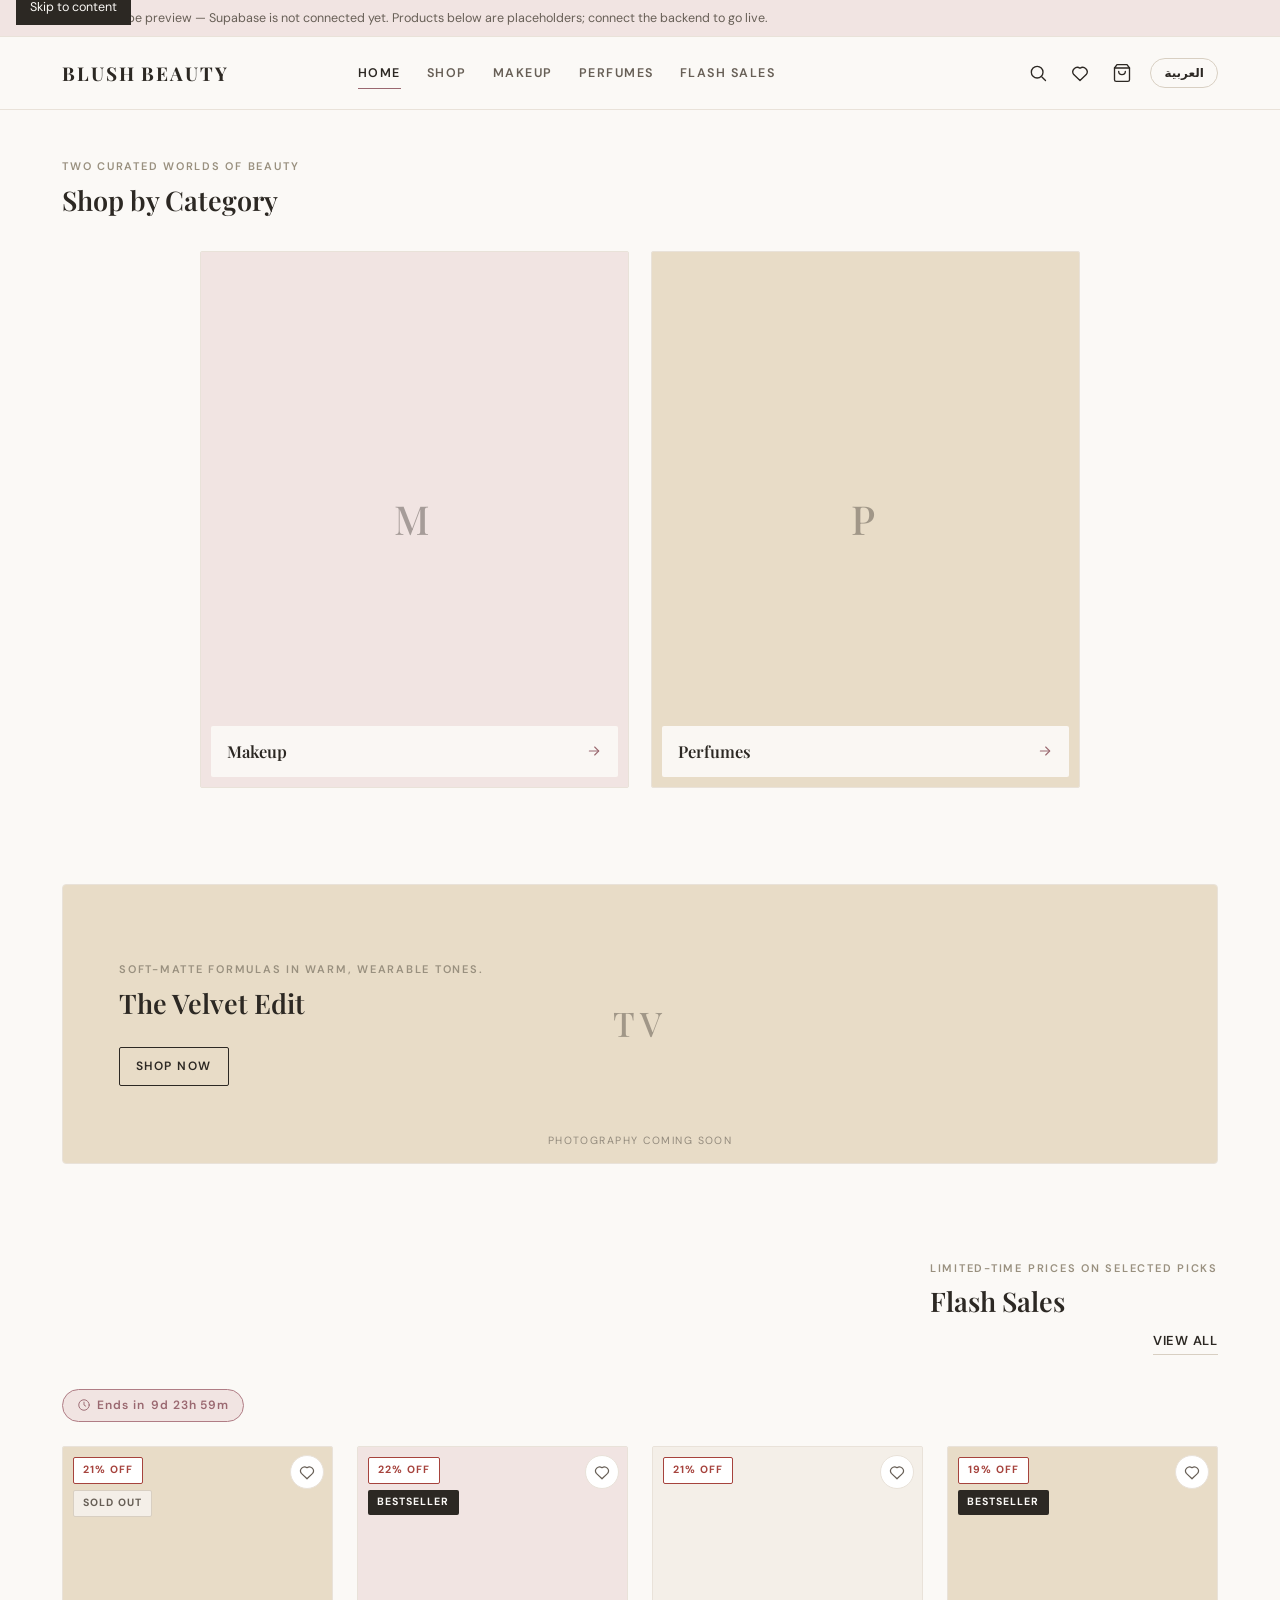
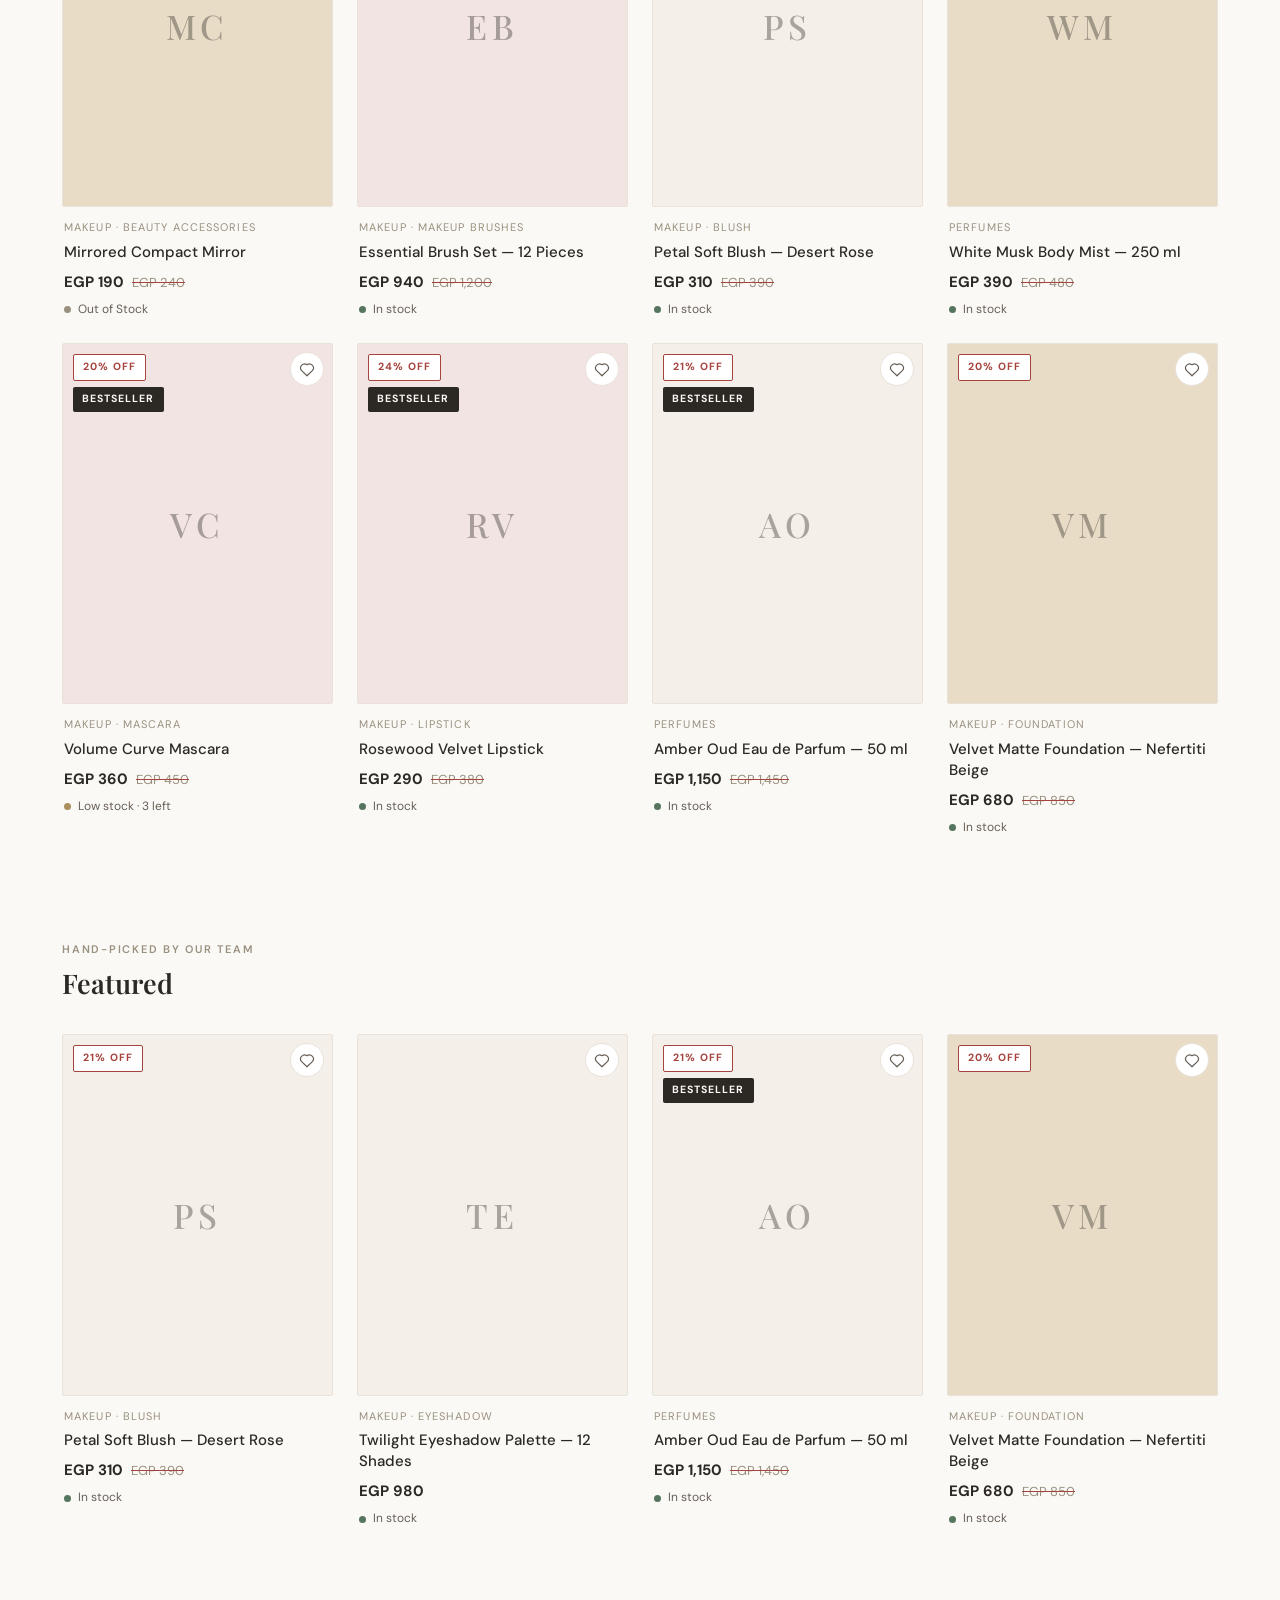
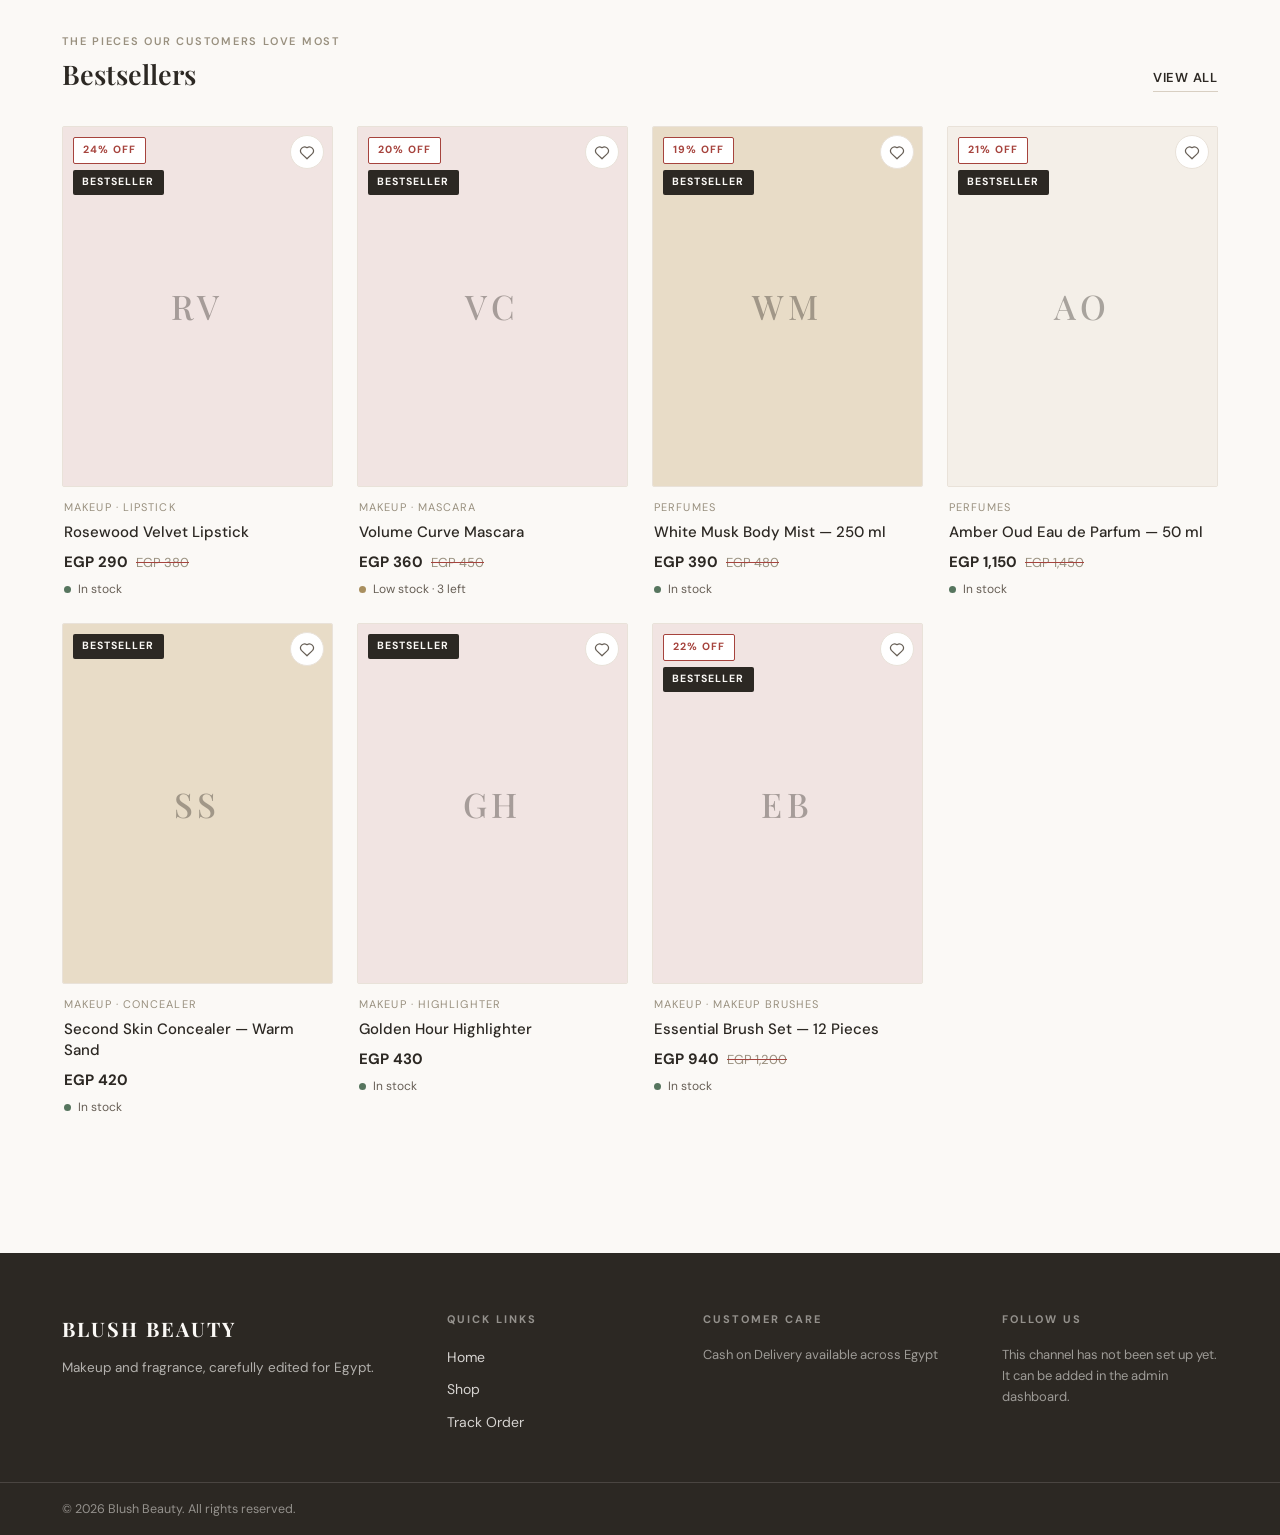
==== index.html @ 33a2c168 "Add files via upload" ====
<!doctype html>
<html lang="en" dir="ltr">
<head>
  <meta charset="utf-8">
  <meta name="viewport" content="width=device-width, initial-scale=1">
  <title>Blush Beauty &mdash; Makeup &amp; Perfumes, Delivered Across Egypt</title>
  <meta name="description" content="Blush Beauty is an Egyptian beauty destination for makeup and fragrance — carefully edited, honestly priced, delivered across Egypt.">
  <link rel="icon" href="data:image/svg+xml,%3Csvg xmlns='http://www.w3.org/2000/svg' viewBox='0 0 64 64'%3E%3Crect width='64' height='64' fill='%23F1E4E2'/%3E%3Ctext x='32' y='44' font-family='Georgia,serif' font-size='36' fill='%232C2823' text-anchor='middle'%3EB%3C/text%3E%3C/svg%3E">
  <link rel="preconnect" href="https://fonts.googleapis.com">
  <link rel="preconnect" href="https://fonts.gstatic.com" crossorigin>
  <link href="https://fonts.googleapis.com/css2?family=DM+Sans:opsz,wght@9..40,400;9..40,500;9..40,600;9..40,700&family=Playfair+Display:ital,wght@0,500;0,600;0,700;1,500&family=Alexandria:wght@300;400;500;600;700&display=swap" rel="stylesheet">
  <link rel="stylesheet" href="styles.css">
</head>
<body>
  <header id="site-header" class="site-header"></header>

  <main id="main">
    <!-- Category shortcuts -->
    <section class="section-tight" id="section-cats">
      <div class="container">
        <div class="section-head">
          <div>
            <p class="overline" data-i18n="home_categories_sub"></p>
            <h1 class="display-2" data-i18n="home_categories_title"></h1>
          </div>
        </div>
        <div class="cat-grid" id="cat-grid"></div>
      </div>
    </section>

    <!-- Promotional banners (managed in admin) -->
    <section class="section-tight" id="section-banner" hidden>
      <div class="container">
        <div class="banner-stack" id="banner-stack"></div>
      </div>
    </section>

    <!-- Flash sales -->
    <section class="section-tight" id="section-flash" hidden>
      <div class="container">
        <div class="section-head flash-head">
          <div>
            <p class="overline" data-i18n="home_flash_sub"></p>
            <h2 class="display-2" id="flash-title" data-i18n="home_flash_title"></h2>
          </div>
          <a class="text-link" href="shop.html?cat=flash" data-i18n="view_all"></a>
        </div>
        <div class="mt-1 mb-3" id="flash-countdown"></div>
        <div class="h-scroll" id="flash-row"></div>
      </div>
    </section>

    <!-- Featured -->
    <section class="section-tight" id="section-featured" hidden>
      <div class="container">
        <div class="section-head">
          <div>
            <p class="overline" data-i18n="home_featured_sub"></p>
            <h2 class="display-2" id="featured-title" data-i18n="home_featured_title"></h2>
          </div>
        </div>
        <div class="h-scroll" id="featured-row"></div>
      </div>
    </section>

    <!-- Bestsellers -->
    <section class="section-tight" id="section-best" hidden>
      <div class="container">
        <div class="section-head">
          <div>
            <p class="overline" data-i18n="home_best_sub"></p>
            <h2 class="display-2" id="best-title" data-i18n="home_best_title"></h2>
          </div>
          <a class="text-link" href="shop.html?sort=best" data-i18n="view_all"></a>
        </div>
        <div class="h-scroll" id="best-row"></div>
      </div>
    </section>
  </main>

  <footer id="site-footer" class="site-footer"></footer>
  <div id="toast-root"></div>

  <script src="supabase-js.min.js"></script>
  <script src="config.js"></script>
  <script src="translations.js"></script>
  <script src="demo-catalog.js"></script>
  <script src="supabase-client.js"></script>
  <script src="main.js"></script>
  <script src="home.js"></script>
</body>
</html>
---- styles.css ----
/* ============================================================
   Blush Beauty — styles.css
   Editorial beauty-brand design system.
   Ivory / blush / champagne palette, warm charcoal text.
   Fonts: DM Sans (UI + body), Playfair Display (EN display),
   Alexandria (all Arabic). Mobile-first. No emojis anywhere.
   ============================================================ */

/* ---------------- Tokens ---------------- */
:root {
  --bg: #FBF9F6;
  --surface: #FFFFFF;
  --surface-2: #F4EFE8;
  --blush-wash: #F1E4E2;
  --champagne: #E8DCC7;
  --line: #E9E2D9;
  --line-strong: #D8CFC2;
  --ink: #2C2823;
  --ink-2: #675F56;
  --ink-3: #99907F;
  --accent: #B07D85;
  --accent-strong: #9A6870;
  --gold: #A98F5F;
  --red: #A6433D;
  --green: #56755E;
  --danger: #A6433D;
  --radius: 2px;
  --radius-lg: 4px;
  --shadow-1: 0 1px 2px rgba(44, 40, 35, .05), 0 2px 8px rgba(44, 40, 35, .05);
  --shadow-2: 0 10px 34px rgba(44, 40, 35, .13);
  --header-h: 62px;
  --font-body: 'DM Sans', system-ui, -apple-system, 'Segoe UI', sans-serif;
  --font-display: 'Playfair Display', Georgia, serif;
}

html[dir="rtl"] {
  --font-body: 'Alexandria', system-ui, sans-serif;
  --font-display: 'Alexandria', system-ui, sans-serif;
}

/* ---------------- Base ---------------- */
*, *::before, *::after { box-sizing: border-box; }
html { -webkit-text-size-adjust: 100%; scroll-behavior: smooth; }
body {
  margin: 0;
  background: var(--bg);
  color: var(--ink);
  font-family: var(--font-body);
  font-size: 15px;
  line-height: 1.6;
  font-weight: 400;
  -webkit-font-smoothing: antialiased;
}
img { max-width: 100%; height: auto; display: block; }
[hidden] { display: none !important; }
a { color: inherit; text-decoration: none; }
button { font-family: inherit; cursor: pointer; }
input, select, textarea { font-family: inherit; font-size: inherit; color: inherit; }
h1, h2, h3, h4 { margin: 0; font-weight: 500; line-height: 1.25; }
p { margin: 0; }
ul, ol { margin: 0; padding: 0; list-style: none; }
svg.icon { display: inline-block; vertical-align: middle; flex-shrink: 0; }

:focus-visible { outline: 2px solid var(--accent); outline-offset: 2px; }
body.no-scroll { overflow: hidden; }

.container { width: 100%; max-width: 1220px; margin-inline: auto; padding-inline: 20px; }
@media (min-width: 768px) { .container { padding-inline: 32px; } }

/* ---------------- Typography ---------------- */
.display-1 {
  font-family: var(--font-display);
  font-weight: 600;
  font-size: clamp(26px, 5.4vw, 40px);
  line-height: 1.18;
  letter-spacing: .01em;
}
.display-2 {
  font-family: var(--font-display);
  font-weight: 600;
  font-size: clamp(21px, 3.4vw, 27px);
  line-height: 1.25;
}
.overline {
  font-size: 11px;
  font-weight: 600;
  letter-spacing: .16em;
  text-transform: uppercase;
  color: var(--ink-3);
}
.lead { color: var(--ink-2); font-size: 15px; }
.muted { color: var(--ink-2); }
.small { font-size: 13px; }
.tiny { font-size: 12px; }
[dir="rtl"] .display-1, [dir="rtl"] .display-2 { font-weight: 600; letter-spacing: 0; }

/* ---------------- Buttons ---------------- */
.btn {
  display: inline-flex;
  align-items: center;
  justify-content: center;
  gap: 8px;
  border: 1px solid transparent;
  border-radius: var(--radius);
  padding: 13px 24px;
  font-size: 13px;
  font-weight: 600;
  letter-spacing: .12em;
  text-transform: uppercase;
  transition: background .18s ease, color .18s ease, border-color .18s ease, transform .12s ease;
  user-select: none;
  white-space: nowrap;
}
.btn:active { transform: translateY(1px); }
.btn-primary { background: var(--ink); color: var(--bg); }
.btn-primary:hover { background: #463F37; }
.btn-outline { background: transparent; color: var(--ink); border-color: var(--ink); }
.btn-outline:hover { background: var(--ink); color: var(--bg); }
.btn-ghost { background: transparent; color: var(--ink-2); border-color: var(--line-strong); }
.btn-ghost:hover { border-color: var(--ink); color: var(--ink); }
.btn-danger { background: transparent; color: var(--danger); border-color: var(--danger); }
.btn-danger:hover { background: var(--danger); color: #fff; }
.btn-danger-solid { background: var(--danger); color: #fff; }
.btn-danger-solid:hover { background: #8F3934; }
.btn-block { width: 100%; }
.btn[disabled], .btn.is-disabled { opacity: .55; pointer-events: none; }
.btn-sm { padding: 9px 16px; font-size: 12px; }

.text-link {
  display: inline-flex;
  align-items: center;
  gap: 6px;
  font-size: 13px;
  font-weight: 600;
  letter-spacing: .06em;
  text-transform: uppercase;
  color: var(--ink);
  border-bottom: 1px solid var(--line-strong);
  padding-bottom: 2px;
  transition: border-color .15s ease, color .15s ease;
}
.text-link:hover { color: var(--accent-strong); border-color: var(--accent-strong); }

/* ---------------- Badges & chips ---------------- */
.badge {
  display: inline-flex;
  align-items: center;
  gap: 4px;
  padding: 4px 9px;
  border-radius: var(--radius);
  font-size: 10.5px;
  font-weight: 700;
  letter-spacing: .1em;
  text-transform: uppercase;
}
.badge-off { background: var(--surface); color: var(--red); border: 1px solid currentColor; }
.badge-best { background: var(--ink); color: var(--bg); }
.badge-out { background: var(--surface-2); color: var(--ink-2); border: 1px solid var(--line-strong); }
.badge-live { background: var(--blush-wash); color: var(--accent-strong); border: 1px solid var(--accent); }

.chip {
  display: inline-flex;
  align-items: center;
  padding: 8px 14px;
  border: 1px solid var(--line-strong);
  border-radius: 999px;
  background: var(--surface);
  font-size: 13px;
  color: var(--ink-2);
  transition: all .15s ease;
  white-space: nowrap;
}
.chip:hover { border-color: var(--ink); color: var(--ink); }
.chip.active { background: var(--ink); border-color: var(--ink); color: var(--bg); }

.count-pill {
  position: absolute;
  top: -4px;
  inset-inline-end: -6px;
  min-width: 17px;
  height: 17px;
  padding: 0 4px;
  border-radius: 999px;
  background: var(--accent-strong);
  color: #fff;
  font-size: 10px;
  font-weight: 700;
  display: inline-flex;
  align-items: center;
  justify-content: center;
  line-height: 1;
}

/* ---------------- Forms ---------------- */
.field { margin-bottom: 18px; }
.field label {
  display: block;
  font-size: 12.5px;
  font-weight: 600;
  letter-spacing: .04em;
  margin-bottom: 7px;
  color: var(--ink);
}
.field .hint { font-size: 12px; color: var(--ink-3); margin-top: 5px; }
.field .opt { color: var(--ink-3); font-weight: 400; }
.input, select.input, textarea.input {
  width: 100%;
  height: 46px;
  padding: 0 14px;
  background: var(--surface);
  border: 1px solid var(--line-strong);
  border-radius: var(--radius);
  transition: border-color .15s ease;
  appearance: none;
  -webkit-appearance: none;
}
textarea.input { height: auto; min-height: 96px; padding: 12px 14px; resize: vertical; line-height: 1.5; }
.input:focus { outline: none; border-color: var(--ink); }
.input.invalid { border-color: var(--danger); }
.input.is-ltr { direction: ltr; }
select.input {
  background-image: url("data:image/svg+xml,%3Csvg xmlns='http://www.w3.org/2000/svg' width='12' height='12' viewBox='0 0 24 24' fill='none' stroke='%23675F56' stroke-width='2' stroke-linecap='round'%3E%3Cpath d='m6 9 6 6 6-6'/%3E%3C/svg%3E");
  background-repeat: no-repeat;
  background-position: right 12px center;
  padding-inline-end: 34px;
}
[dir="rtl"] select.input { background-position: left 12px center; padding-inline-end: 14px; padding-inline-start: 34px; }
.field-error { color: var(--danger); font-size: 12px; margin-top: 6px; display: none; }
.field-error.show { display: block; }

.checkbox-row {
  display: flex;
  align-items: center;
  gap: 10px;
  font-size: 14px;
  color: var(--ink);
  cursor: pointer;
  padding: 7px 0;
}
.checkbox-row input[type="checkbox"] {
  width: 17px; height: 17px;
  accent-color: var(--ink);
  flex-shrink: 0;
}

/* ---------------- Qty stepper ---------------- */
.qty-stepper {
  display: inline-flex;
  align-items: center;
  border: 1px solid var(--line-strong);
  border-radius: var(--radius);
  background: var(--surface);
  overflow: hidden;
}
.qty-btn {
  width: 38px; height: 40px;
  display: inline-flex; align-items: center; justify-content: center;
  background: transparent; border: none; color: var(--ink-2);
}
.qty-btn:hover:not([disabled]) { color: var(--ink); }
.qty-btn[disabled] { opacity: .35; cursor: default; }
.qty-input {
  width: 44px; height: 40px;
  border: none; text-align: center;
  font-weight: 600;
  font-size: 14px;
  -moz-appearance: textfield;
}
.qty-input::-webkit-outer-spin-button, .qty-input::-webkit-inner-spin-button { -webkit-appearance: none; }

/* ---------------- Price styles ---------------- */
.price-now { font-weight: 700; font-size: 15px; }
.price-old {
  color: var(--ink-3);
  font-size: 13px;
  text-decoration: line-through;
  text-decoration-color: var(--red);
  text-decoration-thickness: 1px;
}
.price-row { display: flex; align-items: baseline; gap: 9px; flex-wrap: wrap; }

.stock-dot {
  display: inline-block;
  width: 7px; height: 7px;
  border-radius: 50%;
  margin-inline-end: 7px;
  vertical-align: middle;
}
.dot-ok { background: var(--green); }
.dot-low { background: var(--gold); }
.dot-out { background: var(--ink-3); }

/* ---------------- Header ---------------- */
.demo-bar { background: var(--blush-wash); border-bottom: 1px solid var(--line); }
.demo-bar p {
  display: flex; align-items: center; gap: 8px;
  font-size: 12.5px; color: var(--ink-2); padding: 8px 0;
}
.site-header {
  position: sticky;
  top: 0;
  z-index: 60;
  background: rgba(251, 249, 246, .96);
  backdrop-filter: blur(8px);
  -webkit-backdrop-filter: blur(8px);
  border-bottom: 1px solid var(--line);
}
.header-grid {
  display: flex;
  align-items: center;
  gap: 14px;
  height: var(--header-h);
}
.icon-btn {
  position: relative;
  display: inline-flex;
  align-items: center;
  justify-content: center;
  width: 40px; height: 40px;
  border: none;
  background: transparent;
  color: var(--ink);
  border-radius: var(--radius);
  transition: color .15s ease;
}
.icon-btn:hover { color: var(--accent-strong); }
.nav-open { margin-inline-start: -8px; }

.brand { display: inline-flex; align-items: baseline; gap: 8px; line-height: 1; }
.brand-main {
  font-family: var(--font-display);
  font-weight: 700;
  font-size: 19px;
  letter-spacing: .1em;
  text-transform: uppercase;
}
.brand-sub {
  font-size: 9.5px;
  font-weight: 600;
  letter-spacing: .34em;
  text-transform: uppercase;
  color: var(--ink-3);
}
.brand-logo { height: 30px; width: auto; }

.main-nav { display: none; gap: 26px; margin-inline: auto; }
.main-nav a {
  position: relative;
  font-size: 12.5px;
  font-weight: 600;
  letter-spacing: .12em;
  text-transform: uppercase;
  color: var(--ink-2);
  padding: 6px 0;
  transition: color .15s ease;
}
.main-nav a:hover { color: var(--ink); }
.main-nav a.active { color: var(--ink); }
.main-nav a.active::after {
  content: '';
  position: absolute;
  inset-inline: 0;
  bottom: 0;
  height: 1.5px;
  background: var(--accent-strong);
}
.header-actions { display: flex; align-items: center; gap: 2px; margin-inline-start: auto; }
.lang-btn {
  background: transparent;
  border: 1px solid var(--line-strong);
  border-radius: 999px;
  padding: 6px 13px;
  font-size: 12px;
  font-weight: 600;
  color: var(--ink);
  margin-inline-start: 6px;
  transition: border-color .15s ease;
}
.lang-btn:hover { border-color: var(--ink); }

@media (min-width: 960px) {
  :root { --header-h: 72px; }
  .main-nav { display: flex; }
  .nav-open { display: none; }
}

/* Search panel */
.search-panel {
  border-top: 1px solid var(--line);
  background: var(--surface);
  box-shadow: var(--shadow-1);
}
.search-panel-inner { padding-block: 16px 18px; }
.search-form {
  display: flex;
  align-items: center;
  gap: 10px;
  border: 1px solid var(--line-strong);
  border-radius: var(--radius);
  background: var(--bg);
  padding: 0 8px 0 14px;
  height: 48px;
}
[dir="rtl"] .search-form { padding: 0 14px 0 8px; }
.search-glyph { color: var(--ink-3); }
.search-form input {
  flex: 1;
  border: none;
  background: transparent;
  height: 100%;
  font-size: 15px;
}
.search-form input:focus { outline: none; }
.search-results { margin-top: 14px; }
.search-cap { font-size: 11px; letter-spacing: .14em; text-transform: uppercase; color: var(--ink-3); margin-bottom: 8px; }
.search-row {
  display: flex;
  align-items: center;
  gap: 12px;
  padding: 9px 6px;
  border-radius: var(--radius);
}
.search-row:hover { background: var(--surface-2); }
.search-thumb { width: 42px; height: 52px; overflow: hidden; border-radius: var(--radius); flex-shrink: 0; }
.search-thumb img, .search-thumb .ph { width: 100%; height: 100%; object-fit: cover; }
.search-name { flex: 1; font-size: 14px; min-width: 0; overflow: hidden; text-overflow: ellipsis; white-space: nowrap; }
.search-price { font-size: 13.5px; font-weight: 700; }
.search-all {
  display: inline-flex; align-items: center; gap: 6px;
  margin-top: 10px; font-size: 12.5px; font-weight: 600;
  letter-spacing: .1em; text-transform: uppercase;
  color: var(--accent-strong);
}
.search-empty { color: var(--ink-2); font-size: 14px; padding-block: 6px; }

/* Mobile drawer */
.drawer-backdrop {
  position: fixed; inset: 0;
  background: rgba(44, 40, 35, .45);
  z-index: 70;
}
.mobile-drawer {
  position: fixed;
  inset-block: 0;
  inset-inline-start: 0;
  width: min(85vw, 360px);
  background: var(--bg);
  z-index: 71;
  display: flex;
  flex-direction: column;
  box-shadow: var(--shadow-2);
  animation: drawer-in .22s ease;
}
@keyframes drawer-in { from { transform: translateX(-14px); opacity: 0; } to { transform: none; opacity: 1; } }
[dir="rtl"] .mobile-drawer { animation-name: drawer-in-rtl; }
@keyframes drawer-in-rtl { from { transform: translateX(14px); opacity: 0; } to { transform: none; opacity: 1; } }
.drawer-head {
  display: flex;
  align-items: center;
  gap: 8px;
  padding: 18px 20px;
  border-bottom: 1px solid var(--line);
}
.drawer-head .icon-btn { margin-inline-start: auto; }
.drawer-links { padding: 10px 8px; display: flex; flex-direction: column; }
.drawer-links a {
  padding: 14px 16px;
  font-size: 14px;
  font-weight: 600;
  letter-spacing: .08em;
  text-transform: uppercase;
  color: var(--ink);
  border-bottom: 1px solid var(--line);
}
.drawer-foot { margin-top: auto; padding: 18px 20px; border-top: 1px solid var(--line); }

.skip-link {
  position: absolute;
  inset-inline-start: 16px;
  top: -48px;
  background: var(--ink); color: var(--bg);
  padding: 8px 14px;
  font-size: 12.5px;
  z-index: 100;
  transition: top .15s ease;
}
.skip-link:focus { top: 8px; }

/* ---------------- Product card ---------------- */
.products-grid {
  display: grid;
  grid-template-columns: repeat(2, 1fr);
  gap: 14px;
}
@media (min-width: 720px) { .products-grid { grid-template-columns: repeat(3, 1fr); gap: 20px; } }
@media (min-width: 1100px) { .products-grid { grid-template-columns: repeat(4, 1fr); gap: 24px; } }

.product-card { position: relative; display: flex; flex-direction: column; }
.card-media {
  position: relative;
  aspect-ratio: 3 / 4;
  border: 1px solid var(--line);
  border-radius: var(--radius);
  overflow: hidden;
  background: var(--surface-2);
  transition: border-color .18s ease, box-shadow .18s ease;
}
.product-card:hover .card-media { border-color: var(--line-strong); box-shadow: var(--shadow-1); }
.card-link { display: block; width: 100%; height: 100%; }
.card-media img { width: 100%; height: 100%; object-fit: cover; transition: transform .4s ease; }
.product-card:hover .card-media img { transform: scale(1.04); }
.card-badges {
  position: absolute;
  top: 10px;
  inset-inline-start: 10px;
  display: flex;
  flex-direction: column;
  align-items: flex-start;
  gap: 6px;
  pointer-events: none;
}
.wish-btn {
  position: absolute;
  top: 8px;
  inset-inline-end: 8px;
  width: 34px; height: 34px;
  display: inline-flex; align-items: center; justify-content: center;
  background: var(--surface);
  border: 1px solid var(--line);
  border-radius: 999px;
  color: var(--ink-2);
  transition: all .15s ease;
}
.wish-btn:hover { color: var(--accent-strong); border-color: var(--accent-strong); }
.wish-btn.active { color: var(--accent-strong); border-color: var(--accent-strong); background: var(--blush-wash); }
.card-info { padding: 12px 2px 0; }
.card-cat { font-size: 11px; letter-spacing: .1em; text-transform: uppercase; color: var(--ink-3); margin-bottom: 5px; }
.card-name { font-size: 15px; font-weight: 500; line-height: 1.4; margin-bottom: 7px; }
.card-name a { display: -webkit-box; -webkit-line-clamp: 2; -webkit-box-orient: vertical; overflow: hidden; }
.card-name a:hover { color: var(--accent-strong); }
.card-prices { display: flex; align-items: baseline; gap: 8px; flex-wrap: wrap; }
.card-stock { font-size: 12px; color: var(--ink-2); margin-top: 6px; }

/* Placeholder imagery */
.ph {
  position: relative;
  width: 100%; height: 100%;
  display: flex; align-items: center; justify-content: center;
}
.ph-tone-0 { background: var(--blush-wash); }
.ph-tone-1 { background: var(--champagne); }
.ph-tone-2 { background: var(--surface-2); }
.ph > span:first-child {
  font-family: var(--font-display);
  font-size: clamp(22px, 6vw, 34px);
  font-weight: 500;
  letter-spacing: .14em;
  color: rgba(44, 40, 35, .38);
}
[dir="rtl"] .ph > span:first-child { letter-spacing: .02em; }
.ph-note {
  position: absolute;
  bottom: 14px;
  inset-inline: 12px;
  font-size: 10.5px;
  letter-spacing: .14em;
  text-transform: uppercase;
  color: rgba(44, 40, 35, .45);
  text-align: center;
  font-family: var(--font-body);
  line-height: 1.5;
}

.count-inline { font-weight: 600; color: var(--accent-strong); }

/* ---------------- Sections ---------------- */
.section { padding-block: clamp(40px, 7vw, 72px); }
.section-tight { padding-block: clamp(28px, 5vw, 48px); }
.section-head {
  display: flex;
  align-items: flex-end;
  justify-content: space-between;
  gap: 16px;
  margin-bottom: clamp(20px, 3.4vw, 34px);
}
.section-head .overline { margin-bottom: 8px; }
.section-head p.sub { color: var(--ink-2); font-size: 14px; margin-top: 6px; }

/* Horizontal scroll rows (mobile) that become grids on desktop */
.h-scroll {
  display: grid;
  grid-auto-flow: column;
  grid-auto-columns: minmax(160px, 46vw);
  gap: 14px;
  overflow-x: auto;
  scroll-snap-type: x mandatory;
  padding-bottom: 8px;
  margin-inline: -20px;
  padding-inline: 20px;
  scrollbar-width: none;
}
.h-scroll::-webkit-scrollbar { display: none; }
.h-scroll > * { scroll-snap-align: start; }
@media (min-width: 720px) {
  .h-scroll {
    grid-auto-flow: row;
    grid-auto-columns: unset;
    grid-template-columns: repeat(4, 1fr);
    gap: 20px;
    overflow: visible;
    margin-inline: 0;
    padding-inline: 0;
  }
}
@media (min-width: 1100px) { .h-scroll { grid-template-columns: repeat(4, 1fr); gap: 24px; } }

/* ---------------- Category shortcuts (homepage) ---------------- */
.cat-grid {
  display: grid;
  grid-template-columns: repeat(2, 1fr);
  gap: 14px;
}
@media (min-width: 720px) { .cat-grid { gap: 22px; } }
@media (min-width: 900px) {
  .cat-grid { max-width: 880px; margin-inline: auto; }
}
.cat-card {
  position: relative;
  display: block;
  aspect-ratio: 4 / 5;
  overflow: hidden;
  border: 1px solid var(--line);
  border-radius: var(--radius);
  background: var(--surface-2);
}
.cat-card img { width: 100%; height: 100%; object-fit: cover; transition: transform .5s ease; }
.cat-card:hover img { transform: scale(1.045); }
.cat-card .ph > span:first-child { font-size: clamp(24px, 5vw, 40px); }
.cat-card .ph-note { display: none; }
.cat-caption {
  position: absolute;
  inset-inline: 10px;
  bottom: 10px;
  display: flex;
  align-items: center;
  justify-content: space-between;
  gap: 10px;
  background: rgba(251, 249, 246, .94);
  padding: 12px 16px;
  border-radius: var(--radius);
}
.cat-caption .cat-name { font-family: var(--font-display); font-weight: 600; font-size: 16.5px; }
.cat-caption .icon { color: var(--accent-strong); transition: transform .2s ease; }
.cat-card:hover .cat-caption .icon { transform: translateX(3px); }
[dir="rtl"] .cat-card:hover .cat-caption .icon { transform: translateX(-3px) scaleX(-1); }
[dir="rtl"] .cat-caption .icon { transform: scaleX(-1); }
.cat-note {
  margin-top: 10px;
  font-size: 12px;
  color: var(--ink-3);
  text-align: center;
}

/* ---------------- Flash sale countdown ---------------- */
.flash-head { display: flex; flex-direction: column; gap: 12px; }
.countdown {
  display: inline-flex;
  align-items: center;
  gap: 6px;
  font-size: 12px;
  font-weight: 600;
  letter-spacing: .08em;
  color: var(--accent-strong);
  background: var(--blush-wash);
  border: 1px solid var(--accent);
  border-radius: 999px;
  padding: 6px 14px;
  width: fit-content;
}
.countdown .cd-num { font-variant-numeric: tabular-nums; }

/* ---------------- Banners ---------------- */
.banner-card {
  position: relative;
  display: flex;
  overflow: hidden;
  min-height: 220px;
  border: 1px solid var(--line);
  border-radius: var(--radius-lg);
  background: var(--surface-2);
}
.banner-card img { position: absolute; inset: 0; width: 100%; height: 100%; object-fit: cover; }
.banner-content {
  position: relative;
  z-index: 1;
  align-self: center;
  padding: clamp(24px, 5vw, 56px);
  max-width: 560px;
}
.banner-content .display-2 { margin-block: 8px 10px; }
.banner-card .ph { position: absolute; inset: 0; }
.banner-stack { display: grid; gap: 18px; }
@media (min-width: 900px) {
  .banner-card { min-height: 280px; }
}

/* ---------------- Page header (interior pages) ---------------- */
.page-head { padding: clamp(28px, 5vw, 52px) 0 clamp(20px, 3vw, 32px); }
.page-head .display-1 { margin-top: 8px; }
.page-head .lead { margin-top: 10px; max-width: 560px; }
.breadcrumb {
  display: flex;
  flex-wrap: wrap;
  align-items: center;
  gap: 8px;
  font-size: 12.5px;
  color: var(--ink-3);
}
.breadcrumb a:hover { color: var(--ink); }
.breadcrumb .sep { color: var(--line-strong); }

/* ---------------- Shop layout & filters ---------------- */
.shop-layout { display: grid; gap: 28px; }
.filters-desktop { display: none; }
@media (min-width: 900px) {
  .shop-layout { grid-template-columns: 248px 1fr; align-items: start; gap: 36px; }
  .shop-side { position: sticky; top: calc(var(--header-h) + 20px); }
  .filters-desktop { display: block; }
}
.filters-toggle2 { display: none; }
.filters-toggle { display: flex; width: 100%; }
@media (min-width: 900px) { .filters-toggle { display: none; } }

.filter-group { border-bottom: 1px solid var(--line); padding-block: 18px; }
.filter-group:first-child { border-top: 1px solid var(--line); }
.filter-group h3 { font-size: 12px; font-weight: 700; letter-spacing: .12em; text-transform: uppercase; color: var(--ink-2); margin-bottom: 12px; }
.filter-list { display: flex; flex-direction: column; gap: 2px; }
.filter-list a, .filter-list button.linklike {
  display: flex; align-items: center; justify-content: space-between;
  padding: 7px 4px;
  font-size: 14px;
  color: var(--ink-2);
  background: none; border: none; text-align: start;
  width: 100%;
}
.filter-list a:hover, .filter-list button.linklike:hover { color: var(--ink); }
.filter-list .active { color: var(--ink); font-weight: 600; }
.filter-list .count { font-size: 12px; color: var(--ink-3); }
.price-inputs { display: flex; align-items: center; gap: 8px; }
.price-inputs .input { height: 42px; }
.price-inputs .dash { color: var(--ink-3); }

.chips-row { display: flex; flex-wrap: wrap; gap: 8px; }

.shop-toolbar {
  display: flex;
  flex-wrap: wrap;
  align-items: center;
  gap: 12px;
  margin-bottom: 18px;
}
.shop-toolbar .result-count { font-size: 13.5px; color: var(--ink-2); }
.shop-toolbar .sort-wrap { margin-inline-start: auto; display: flex; align-items: center; gap: 8px; }
.shop-toolbar .sort-wrap label { font-size: 12px; letter-spacing: .08em; text-transform: uppercase; color: var(--ink-3); }
.shop-toolbar .sort-wrap select.input { height: 42px; width: auto; min-width: 190px; }

.filter-sheet-wrap {
  position: fixed; inset: 0; z-index: 72;
  display: flex; align-items: flex-end;
  background: rgba(44, 40, 35, .45);
}
.filter-sheet {
  background: var(--bg);
  width: 100%;
  max-height: 82vh;
  overflow-y: auto;
  border-radius: var(--radius-lg) var(--radius-lg) 0 0;
  padding: 20px 20px 26px;
  animation: sheet-up .22s ease;
}
@keyframes sheet-up { from { transform: translateY(24px); opacity: .4; } to { transform: none; opacity: 1; } }
.filter-sheet-head { display: flex; align-items: center; justify-content: space-between; margin-bottom: 6px; }
.filter-sheet-foot { position: sticky; bottom: -26px; margin: 18px -20px -26px; padding: 14px 20px; background: var(--bg); border-top: 1px solid var(--line); }

.load-more-wrap { display: flex; justify-content: center; margin-top: 34px; }

/* ---------------- Product details ---------------- */
.pdp-layout { display: grid; gap: 26px; }
@media (min-width: 900px) {
  .pdp-layout { grid-template-columns: 1.05fr 1fr; gap: 48px; align-items: start; }
}
.pdp-gallery { display: grid; gap: 12px; }
.pdp-main-img {
  aspect-ratio: 4 / 5;
  border: 1px solid var(--line);
  border-radius: var(--radius);
  overflow: hidden;
  background: var(--surface-2);
}
.pdp-main-img img, .pdp-main-img .ph { width: 100%; height: 100%; object-fit: cover; }
.pdp-thumbs { display: flex; gap: 10px; overflow-x: auto; scrollbar-width: none; }
.pdp-thumbs::-webkit-scrollbar { display: none; }
.pdp-thumb {
  width: 64px; height: 80px;
  border: 1px solid var(--line);
  border-radius: var(--radius);
  overflow: hidden;
  padding: 0;
  background: var(--surface-2);
  flex-shrink: 0;
  opacity: .75;
}
.pdp-thumb.active { border-color: var(--ink); opacity: 1; }
.pdp-thumb img, .pdp-thumb .ph { width: 100%; height: 100%; object-fit: cover; }

.pdp-info { display: flex; flex-direction: column; gap: 16px; }
.pdp-cat { font-size: 11.5px; letter-spacing: .12em; text-transform: uppercase; color: var(--ink-3); }
.pdp-name { font-family: var(--font-display); font-weight: 600; font-size: clamp(24px, 4vw, 32px); line-height: 1.22; }
[dir="rtl"] .pdp-name { letter-spacing: 0; }
.pdp-sku { font-size: 12.5px; color: var(--ink-3); }
.pdp-sku span { font-weight: 600; color: var(--ink-2); }
.pdp-prices { display: flex; align-items: center; gap: 12px; flex-wrap: wrap; }
.pdp-prices .price-now { font-size: 21px; }
.pdp-prices .price-old { font-size: 15px; }
.pdp-prices .badge-off { font-size: 12px; }
.pdp-save { font-size: 13px; color: var(--accent-strong); font-weight: 600; }
.pdp-stock { font-size: 13.5px; }
.pdp-stock.is-out { color: var(--ink-2); }
.pdp-desc { color: var(--ink-2); font-size: 15px; line-height: 1.75; white-space: pre-line; }
.pdp-actions { display: flex; flex-wrap: wrap; gap: 12px; align-items: center; margin-top: 4px; }
.pdp-actions .btn-primary { flex: 1 1 200px; }
.pdp-attrs { border-top: 1px solid var(--line); padding-top: 14px; display: grid; gap: 8px; font-size: 13px; color: var(--ink-2); }
.pdp-attrs .row { display: flex; gap: 10px; }
.pdp-attrs .row b { font-weight: 600; color: var(--ink); min-width: 92px; }

.pdp-sticky-cta {
  position: fixed;
  inset-inline: 0;
  bottom: 0;
  z-index: 55;
  display: flex;
  align-items: center;
  gap: 12px;
  padding: 12px 20px calc(12px + env(safe-area-inset-bottom, 0px));
  background: rgba(251, 249, 246, .97);
  backdrop-filter: blur(8px);
  border-top: 1px solid var(--line);
}
@media (min-width: 900px) { .pdp-sticky-cta { display: none; } }
.pdp-sticky-cta .sticky-price { font-weight: 700; font-size: 16px; }
.pdp-sticky-cta .btn { flex: 1; }

/* ---------------- Cart ---------------- */
.cart-layout { display: grid; gap: 28px; align-items: start; }
@media (min-width: 900px) { .cart-layout { grid-template-columns: 1fr 360px; gap: 40px; } }
.cart-list { display: flex; flex-direction: column; }
.cart-row {
  display: grid;
  grid-template-columns: 88px 1fr auto;
  gap: 16px;
  padding-block: 18px;
  border-bottom: 1px solid var(--line);
}
.cart-row-media { width: 88px; height: 112px; overflow: hidden; border: 1px solid var(--line); border-radius: var(--radius); background: var(--surface-2); }
.cart-row-media img, .cart-row-media .ph { width: 100%; height: 100%; object-fit: cover; }
.cart-row-info { display: flex; flex-direction: column; gap: 6px; min-width: 0; }
.cart-row-name { font-size: 15px; font-weight: 600; line-height: 1.35; }
.cart-row-name a:hover { color: var(--accent-strong); }
.cart-row-sku { font-size: 12px; color: var(--ink-3); }
.cart-row-price { font-size: 13.5px; color: var(--ink-2); }
.cart-row-price .price-old { margin-inline-start: 6px; }
.cart-row-side { display: flex; flex-direction: column; align-items: flex-end; justify-content: space-between; gap: 12px; }
.cart-row-total { font-weight: 700; font-size: 15px; white-space: nowrap; }
.cart-remove {
  background: none; border: none;
  color: var(--ink-3);
  display: inline-flex; align-items: center; gap: 6px;
  font-size: 12.5px;
  padding: 4px 0;
}
.cart-remove:hover { color: var(--danger); }
.cart-stock-warn { font-size: 12px; color: var(--gold); }

.summary-card {
  border: 1px solid var(--line);
  border-radius: var(--radius-lg);
  background: var(--surface);
  padding: 22px;
  position: sticky;
  top: calc(var(--header-h) + 20px);
}
.summary-card h2 { font-family: var(--font-display); font-weight: 600; font-size: 20px; margin-bottom: 16px; }
.summary-rows { display: grid; gap: 10px; font-size: 14px; margin-bottom: 16px; }
.summary-rows .row { display: flex; justify-content: space-between; gap: 12px; color: var(--ink-2); }
.summary-rows .row.total {
  border-top: 1px solid var(--line);
  padding-top: 12px;
  margin-top: 4px;
  color: var(--ink);
  font-weight: 700;
  font-size: 16px;
}
.summary-rows .row .savings { color: var(--accent-strong); font-weight: 600; }
.summary-note { font-size: 12px; color: var(--ink-3); margin-top: 12px; }

.empty-state {
  text-align: center;
  padding: clamp(40px, 8vw, 72px) 20px;
  border: 1px dashed var(--line-strong);
  border-radius: var(--radius-lg);
}
.empty-state .glyph {
  width: 52px; height: 52px;
  margin: 0 auto 16px;
  display: flex; align-items: center; justify-content: center;
  border-radius: 999px;
  background: var(--surface-2);
  color: var(--ink-3);
}
.empty-state h2 { font-family: var(--font-display); font-weight: 600; font-size: 22px; margin-bottom: 8px; }
.empty-state p { color: var(--ink-2); font-size: 14.5px; max-width: 420px; margin: 0 auto 20px; }

/* ---------------- Checkout ---------------- */
.checkout-layout { display: grid; gap: 28px; }
@media (min-width: 900px) { .checkout-layout { grid-template-columns: 1fr 380px; gap: 44px; } }
.co-block { margin-bottom: 30px; }
.co-block h2 {
  font-size: 13px; font-weight: 700; letter-spacing: .14em; text-transform: uppercase;
  color: var(--ink-2);
  padding-bottom: 10px;
  border-bottom: 1px solid var(--line);
  margin-bottom: 18px;
}
.form-grid { display: grid; gap: 0 16px; }
@media (min-width: 640px) { .form-grid.cols-2 { grid-template-columns: 1fr 1fr; } }

.pay-options { display: grid; gap: 10px; }
.pay-option { position: relative; display: block; }
.pay-option input { position: absolute; opacity: 0; pointer-events: none; }
.pay-option label {
  display: flex;
  align-items: flex-start;
  gap: 12px;
  border: 1px solid var(--line-strong);
  border-radius: var(--radius);
  background: var(--surface);
  padding: 14px 16px;
  cursor: pointer;
  transition: border-color .15s ease, background .15s ease;
}
.pay-option label:hover { border-color: var(--ink); }
.pay-option input:checked + label { border-color: var(--ink); background: var(--blush-wash); }
.pay-option input:focus-visible + label { outline: 2px solid var(--accent); outline-offset: 2px; }
.pay-radio {
  width: 17px; height: 17px;
  margin-top: 3px;
  border-radius: 50%;
  border: 1.5px solid var(--ink-3);
  flex-shrink: 0;
  position: relative;
}
.pay-option input:checked + label .pay-radio { border-color: var(--ink); }
.pay-option input:checked + label .pay-radio::after {
  content: '';
  position: absolute; inset: 3px;
  border-radius: 50%;
  background: var(--ink);
}
.pay-name { font-size: 14.5px; font-weight: 600; }
.pay-desc { font-size: 12.5px; color: var(--ink-2); margin-top: 2px; }
.pay-tags { display: flex; gap: 6px; margin-top: 8px; flex-wrap: wrap; }
.pay-tag {
  font-size: 10px; font-weight: 700; letter-spacing: .08em; text-transform: uppercase;
  border: 1px solid var(--line-strong);
  border-radius: var(--radius);
  padding: 3px 7px;
  color: var(--ink-2);
  background: var(--bg);
}
.sim-notice {
  display: flex;
  gap: 10px;
  font-size: 12.5px;
  color: var(--ink-2);
  background: var(--surface-2);
  border: 1px solid var(--line);
  border-radius: var(--radius);
  padding: 12px 14px;
  margin-top: 12px;
}
.sim-notice .icon { color: var(--gold); margin-top: 1px; }

.summary-items { display: grid; gap: 12px; margin-bottom: 16px; }
.summary-item { display: flex; gap: 12px; align-items: center; }
.summary-item .thumb { width: 48px; height: 60px; border: 1px solid var(--line); border-radius: var(--radius); overflow: hidden; background: var(--surface-2); flex-shrink: 0; }
.summary-item .thumb img, .summary-item .thumb .ph { width: 100%; height: 100%; object-fit: cover; }
.summary-item .nm { flex: 1; font-size: 13.5px; min-width: 0; }
.summary-item .nm .q { color: var(--ink-3); font-size: 12px; }
.summary-item .pr { font-size: 13.5px; font-weight: 600; white-space: nowrap; }

/* ---------------- Order confirmation ---------------- */
.confirm-wrap { max-width: 640px; margin-inline: auto; text-align: center; }
.confirm-icon {
  width: 64px; height: 64px;
  margin: 0 auto 20px;
  display: flex; align-items: center; justify-content: center;
  border-radius: 999px;
  background: var(--blush-wash);
  color: var(--accent-strong);
  border: 1px solid var(--accent);
}
.confirm-card {
  text-align: start;
  border: 1px solid var(--line);
  border-radius: var(--radius-lg);
  background: var(--surface);
  padding: 24px;
  margin-top: 28px;
}
.confirm-card .kv { display: flex; justify-content: space-between; gap: 14px; padding-block: 9px; border-bottom: 1px solid var(--line); font-size: 14px; }
.confirm-card .kv:last-child { border-bottom: none; }
.confirm-card .kv b { font-weight: 600; }
.confirm-number { font-size: 17px; font-weight: 700; letter-spacing: .04em; direction: ltr; unicode-bidi: embed; }
.demo-note {
  display: flex; gap: 10px; align-items: flex-start;
  margin-top: 18px;
  font-size: 12.5px;
  color: var(--ink-2);
  background: var(--surface-2);
  border: 1px dashed var(--line-strong);
  border-radius: var(--radius);
  padding: 12px 14px;
  text-align: start;
}
.confirm-actions { display: flex; flex-wrap: wrap; gap: 12px; justify-content: center; margin-top: 26px; }

/* ---------------- Tracking ---------------- */
.track-form-card {
  max-width: 520px;
  border: 1px solid var(--line);
  border-radius: var(--radius-lg);
  background: var(--surface);
  padding: 26px;
}
.stepper { display: flex; align-items: flex-start; margin-block: 8px 26px; }
.step { flex: 1; text-align: center; position: relative; }
.step::before {
  content: '';
  position: absolute;
  top: 13px;
  inset-inline-start: -50%;
  width: 100%;
  height: 1.5px;
  background: var(--line-strong);
}
.step:first-child::before { display: none; }
.step.done::before, .step.current::before { background: var(--ink); }
.step-dot {
  width: 27px; height: 27px;
  margin: 0 auto 8px;
  border-radius: 999px;
  border: 1.5px solid var(--line-strong);
  background: var(--surface);
  display: flex; align-items: center; justify-content: center;
  color: transparent;
  position: relative;
  z-index: 1;
}
.step.done .step-dot { background: var(--ink); border-color: var(--ink); color: var(--bg); }
.step.current .step-dot { border-color: var(--ink); border-width: 2px; }
.step.current .step-dot::after { content: ''; width: 11px; height: 11px; border-radius: 50%; background: var(--ink); }
.step-label { font-size: 12px; color: var(--ink-2); line-height: 1.35; }
.step.done .step-label, .step.current .step-label { color: var(--ink); font-weight: 600; }

.cancelled-panel {
  display: flex; gap: 12px; align-items: flex-start;
  border: 1px solid var(--danger);
  background: #F7E9E7;
  color: var(--danger);
  border-radius: var(--radius);
  padding: 14px 16px;
  font-size: 14px;
}
.track-details { display: grid; gap: 8px; font-size: 14px; color: var(--ink-2); }
.track-details .row { display: flex; justify-content: space-between; gap: 14px; }
.track-details .row b { color: var(--ink); font-weight: 600; text-align: end; }
.track-items { border-top: 1px solid var(--line); margin-top: 14px; padding-top: 14px; display: grid; gap: 10px; }
.track-item { display: flex; justify-content: space-between; gap: 12px; font-size: 13.5px; }
.track-item .qty { color: var(--ink-3); }
.status-pill {
  display: inline-flex; align-items: center; gap: 6px;
  font-size: 12px; font-weight: 700; letter-spacing: .08em; text-transform: uppercase;
  border-radius: 999px;
  padding: 5px 12px;
  border: 1px solid var(--line-strong);
  background: var(--surface);
  color: var(--ink-2);
}
.status-pill.st-done { border-color: var(--green); color: var(--green); background: #EDF3EE; }
.status-pill.st-progress { border-color: var(--gold); color: var(--gold); background: #F7F1E4; }
.status-pill.st-pending { border-color: var(--ink-3); color: var(--ink-2); }
.status-pill.st-cancelled { border-color: var(--danger); color: var(--danger); background: #F7E9E7; }

/* ---------------- Contact ---------------- */
.contact-grid {
  display: grid;
  grid-template-columns: 1fr;
  gap: 14px;
}
@media (min-width: 640px) { .contact-grid { grid-template-columns: repeat(2, 1fr); } }
@media (min-width: 1000px) { .contact-grid { grid-template-columns: repeat(4, 1fr); } }
.contact-card {
  border: 1px solid var(--line);
  border-radius: var(--radius-lg);
  background: var(--surface);
  padding: 24px;
  display: flex;
  flex-direction: column;
  gap: 8px;
}
.contact-glyph {
  width: 44px; height: 44px;
  display: flex; align-items: center; justify-content: center;
  border: 1px solid var(--line);
  border-radius: var(--radius);
  color: var(--accent-strong);
  background: var(--blush-wash);
  margin-bottom: 6px;
}
.contact-card h3 { font-size: 15px; font-weight: 600; }
.contact-card p { font-size: 13px; color: var(--ink-2); flex: 1; }
.contact-card .value { font-size: 14px; font-weight: 600; direction: ltr; unicode-bidi: embed; text-align: start; }
.contact-card .text-link { margin-top: 12px; align-self: flex-start; }
.contact-card.is-disabled { opacity: .75; }
.contact-hours { margin-top: 22px; font-size: 13.5px; color: var(--ink-2); }
.contact-hours b { font-weight: 600; color: var(--ink); }

/* ---------------- Footer ---------------- */
.site-footer {
  background: var(--ink);
  color: rgba(251, 249, 246, .82);
  margin-top: clamp(40px, 7vw, 80px);
}
.footer-grid {
  display: grid;
  grid-template-columns: 1fr;
  gap: 30px;
  padding-block: clamp(36px, 6vw, 60px) clamp(28px, 5vw, 44px);
}
@media (min-width: 720px) { .footer-grid { grid-template-columns: repeat(2, 1fr); } }
@media (min-width: 1000px) { .footer-grid { grid-template-columns: 1.6fr 1fr 1.2fr 1fr; gap: 40px; } }
.foot-logo { display: flex; align-items: baseline; gap: 8px; margin-bottom: 12px; }
.foot-logo .brand-main { color: var(--bg); font-size: 20px; }
.foot-logo .brand-sub { color: rgba(251, 249, 246, .5); }
.foot-about { font-size: 13.5px; line-height: 1.7; color: rgba(251, 249, 246, .66); max-width: 320px; }
.foot-title {
  font-size: 11px; font-weight: 700; letter-spacing: .18em; text-transform: uppercase;
  color: rgba(251, 249, 246, .5);
  margin-bottom: 14px;
}
.foot-col a {
  display: flex;
  align-items: center;
  gap: 8px;
  padding-block: 5px;
  font-size: 14px;
  color: rgba(251, 249, 246, .82);
  transition: color .15s ease;
}
.foot-col a:hover { color: #fff; }
.foot-muted { font-size: 13px; color: rgba(251, 249, 246, .55); padding-block: 4px; }
.foot-bottom { border-top: 1px solid rgba(251, 249, 246, .14); }
.foot-bottom p { padding-block: 16px; font-size: 12.5px; color: rgba(251, 249, 246, .5); }

/* ---------------- Toasts ---------------- */
#toast-root {
  position: fixed;
  bottom: 22px;
  left: 50%;
  transform: translateX(-50%);
  z-index: 90;
  display: flex;
  flex-direction: column;
  gap: 8px;
  align-items: center;
  width: max-content;
  max-width: calc(100vw - 32px);
}
.toast {
  display: flex;
  align-items: center;
  gap: 9px;
  background: var(--ink);
  color: var(--bg);
  border-radius: var(--radius);
  padding: 11px 18px;
  font-size: 13.5px;
  box-shadow: var(--shadow-2);
  opacity: 0;
  transform: translateY(8px);
  transition: opacity .25s ease, transform .25s ease;
  max-width: 100%;
}
.toast.show { opacity: 1; transform: none; }
.toast-error { background: var(--danger); color: #fff; }
.toast-info { background: var(--ink-2); color: var(--bg); }

/* ---------------- Modal ---------------- */
.modal-backdrop {
  position: fixed; inset: 0;
  background: rgba(44, 40, 35, .5);
  z-index: 80;
  display: flex;
  align-items: center;
  justify-content: center;
  padding: 20px;
}
.modal {
  background: var(--bg);
  border-radius: var(--radius-lg);
  box-shadow: var(--shadow-2);
  width: 100%;
  max-width: 440px;
  padding: 26px;
  animation: modal-in .18s ease;
  max-height: 88vh;
  overflow-y: auto;
}
@keyframes modal-in { from { transform: translateY(10px); opacity: 0; } to { transform: none; opacity: 1; } }
.modal-title { font-family: var(--font-display); font-weight: 600; font-size: 20px; margin-bottom: 10px; }
.modal-text { color: var(--ink-2); font-size: 14px; margin-bottom: 18px; white-space: pre-line; }
.modal-actions { display: flex; gap: 10px; justify-content: flex-end; margin-top: 18px; flex-wrap: wrap; }
.modal-actions .btn { padding-inline: 18px; }
.modal-wide { max-width: 640px; }

/* ---------------- Skeletons ---------------- */
.skel {
  border-radius: var(--radius);
  background: linear-gradient(100deg, var(--surface-2) 40%, var(--surface) 50%, var(--surface-2) 60%);
  background-size: 200% 100%;
  animation: shimmer 1.2s infinite linear;
}
@keyframes shimmer { from { background-position: 120% 0; } to { background-position: -80% 0; } }
.skel-card { aspect-ratio: 3 / 4.6; }
.skel-line { height: 12px; margin-bottom: 10px; }

/* ---------------- Utilities ---------------- */
.center { text-align: center; }
.mt-1 { margin-top: 8px; } .mt-2 { margin-top: 16px; } .mt-3 { margin-top: 24px; } .mt-4 { margin-top: 36px; }
.mb-2 { margin-bottom: 16px; } .mb-3 { margin-bottom: 24px; }
.flex-between { display: flex; align-items: center; justify-content: space-between; gap: 12px; }
[dir="rtl"] .flip-rtl { transform: scaleX(-1); }
.num { direction: ltr; unicode-bidi: embed; font-variant-numeric: tabular-nums; }

@media (prefers-reduced-motion: reduce) {
  *, *::before, *::after { animation-duration: .01ms !important; transition-duration: .01ms !important; }
  html { scroll-behavior: auto; }
}
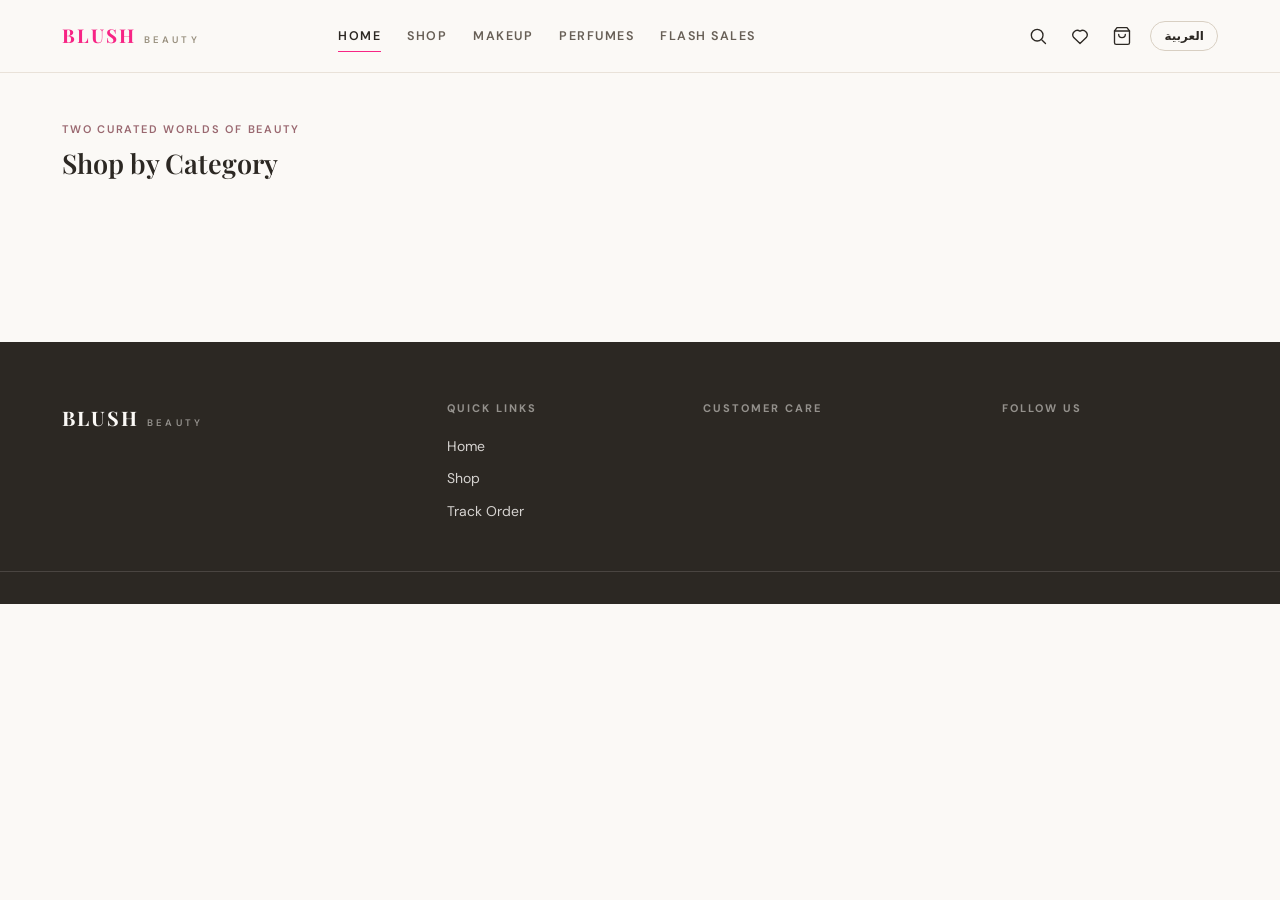
==== commit 0ed2c737: "Add files via upload" ====
--- a/index.html
+++ b/index.html
@@ -25,6 +25,13 @@
           </div>
         </div>
         <div class="cat-grid" id="cat-grid"></div>
+      </div>
+    </section>
+
+    <!-- Animated promotional ribbon (settings-controlled, hidden until rendered) -->
+    <section id="section-promo-ribbon" hidden>
+      <div class="promo-ribbon" id="promo-ribbon">
+        <div class="promo-ribbon-track" id="ribbon-track"></div>
       </div>
     </section>
 
--- a/styles.css
+++ b/styles.css
@@ -20,6 +20,10 @@
   --ink-3: #99907F;
   --accent: #B07D85;
   --accent-strong: #9A6870;
+  --pink: #E8A0B0;
+  --pink-hot: #F72585;
+  --pink-deep: #D9166F;
+  --pink-wash: #FBE7EC;
   --gold: #A98F5F;
   --red: #A6433D;
   --green: #56755E;
@@ -61,7 +65,7 @@
 ul, ol { margin: 0; padding: 0; list-style: none; }
 svg.icon { display: inline-block; vertical-align: middle; flex-shrink: 0; }
 
-:focus-visible { outline: 2px solid var(--accent); outline-offset: 2px; }
+:focus-visible { outline: 2px solid var(--pink-hot); outline-offset: 2px; }
 body.no-scroll { overflow: hidden; }
 
 .container { width: 100%; max-width: 1220px; margin-inline: auto; padding-inline: 20px; }
@@ -112,8 +116,8 @@
   white-space: nowrap;
 }
 .btn:active { transform: translateY(1px); }
-.btn-primary { background: var(--ink); color: var(--bg); }
-.btn-primary:hover { background: #463F37; }
+.btn-primary { background: var(--pink); color: var(--ink); }
+.btn-primary:hover { background: var(--pink-deep); color: #fff; }
 .btn-outline { background: transparent; color: var(--ink); border-color: var(--ink); }
 .btn-outline:hover { background: var(--ink); color: var(--bg); }
 .btn-ghost { background: transparent; color: var(--ink-2); border-color: var(--line-strong); }
@@ -134,12 +138,12 @@
   font-weight: 600;
   letter-spacing: .06em;
   text-transform: uppercase;
-  color: var(--ink);
+  color: var(--pink-deep);
   border-bottom: 1px solid var(--line-strong);
   padding-bottom: 2px;
   transition: border-color .15s ease, color .15s ease;
 }
-.text-link:hover { color: var(--accent-strong); border-color: var(--accent-strong); }
+.text-link:hover { color: var(--pink-hot); border-color: var(--pink-hot); }
 
 /* ---------------- Badges & chips ---------------- */
 .badge {
@@ -153,10 +157,10 @@
   letter-spacing: .1em;
   text-transform: uppercase;
 }
-.badge-off { background: var(--surface); color: var(--red); border: 1px solid currentColor; }
+.badge-off { background: var(--pink-deep); color: #fff; border: 1px solid transparent; }
 .badge-best { background: var(--ink); color: var(--bg); }
 .badge-out { background: var(--surface-2); color: var(--ink-2); border: 1px solid var(--line-strong); }
-.badge-live { background: var(--blush-wash); color: var(--accent-strong); border: 1px solid var(--accent); }
+.badge-live { background: var(--pink-wash); color: var(--pink-deep); border: 1px solid var(--pink-hot); }
 
 .chip {
   display: inline-flex;
@@ -171,7 +175,7 @@
   white-space: nowrap;
 }
 .chip:hover { border-color: var(--ink); color: var(--ink); }
-.chip.active { background: var(--ink); border-color: var(--ink); color: var(--bg); }
+.chip.active { background: var(--pink-wash); border-color: var(--pink-deep); color: var(--pink-deep); font-weight: 600; }
 
 .count-pill {
   position: absolute;
@@ -181,7 +185,7 @@
   height: 17px;
   padding: 0 4px;
   border-radius: 999px;
-  background: var(--accent-strong);
+  background: var(--pink-deep);
   color: #fff;
   font-size: 10px;
   font-weight: 700;
@@ -215,7 +219,7 @@
   -webkit-appearance: none;
 }
 textarea.input { height: auto; min-height: 96px; padding: 12px 14px; resize: vertical; line-height: 1.5; }
-.input:focus { outline: none; border-color: var(--ink); }
+.input:focus { outline: none; border-color: var(--pink-deep); }
 .input.invalid { border-color: var(--danger); }
 .input.is-ltr { direction: ltr; }
 select.input {
@@ -287,7 +291,7 @@
   vertical-align: middle;
 }
 .dot-ok { background: var(--green); }
-.dot-low { background: var(--gold); }
+.dot-low { background: var(--pink-deep); }
 .dot-out { background: var(--ink-3); }
 
 /* ---------------- Header ---------------- */
@@ -323,7 +327,7 @@
   border-radius: var(--radius);
   transition: color .15s ease;
 }
-.icon-btn:hover { color: var(--accent-strong); }
+.icon-btn:hover { color: var(--pink-deep); }
 .nav-open { margin-inline-start: -8px; }
 
 .brand { display: inline-flex; align-items: baseline; gap: 8px; line-height: 1; }
@@ -334,6 +338,10 @@
   letter-spacing: .1em;
   text-transform: uppercase;
 }
+/* Header brand wordmark in hot pink (text only; header background,
+   fonts and the footer/admin wordmarks are unchanged). Covers the
+   mobile drawer brand too, which lives inside the header element. */
+.site-header .brand-main { color: var(--pink-hot); }
 .brand-sub {
   font-size: 9.5px;
   font-weight: 600;
@@ -362,7 +370,7 @@
   inset-inline: 0;
   bottom: 0;
   height: 1.5px;
-  background: var(--accent-strong);
+  background: var(--pink-hot);
 }
 .header-actions { display: flex; align-items: center; gap: 2px; margin-inline-start: auto; }
 .lang-btn {
@@ -429,37 +437,54 @@
   display: inline-flex; align-items: center; gap: 6px;
   margin-top: 10px; font-size: 12.5px; font-weight: 600;
   letter-spacing: .1em; text-transform: uppercase;
-  color: var(--accent-strong);
+  color: var(--pink-deep);
 }
 .search-empty { color: var(--ink-2); font-size: 14px; padding-block: 6px; }
 
-/* Mobile drawer */
+/* Mobile drawer — lives on <body> (appended by main.js), never inside
+   the sticky header: the header's backdrop-filter makes browsers treat
+   it as the containing block for fixed descendants, which clips and
+   mispositions a fixed drawer (most visibly on Safari/iOS). */
 .drawer-backdrop {
   position: fixed; inset: 0;
   background: rgba(44, 40, 35, .45);
   z-index: 70;
-}
+  opacity: 0;
+  transition: opacity .2s ease;
+}
+.drawer-backdrop.show { opacity: 1; }
 .mobile-drawer {
   position: fixed;
   inset-block: 0;
   inset-inline-start: 0;
   width: min(85vw, 360px);
-  background: var(--bg);
+  /* Explicitly opaque, literal color: the drawer background must never
+     become translucent through a variable change, a stale cached
+     stylesheet or a glass effect. Do not replace with rgba/backdrop-filter. */
+  background: #FBF9F6;
   z-index: 71;
   display: flex;
   flex-direction: column;
   box-shadow: var(--shadow-2);
-  animation: drawer-in .22s ease;
-}
-@keyframes drawer-in { from { transform: translateX(-14px); opacity: 0; } to { transform: none; opacity: 1; } }
-[dir="rtl"] .mobile-drawer { animation-name: drawer-in-rtl; }
-@keyframes drawer-in-rtl { from { transform: translateX(14px); opacity: 0; } to { transform: none; opacity: 1; } }
+  transform: translateX(-100%);
+  transition: transform .26s ease;
+  overscroll-behavior: contain;
+}
+[dir="rtl"] .mobile-drawer { transform: translateX(100%); }
+.mobile-drawer.open { transform: none; }
+@media (prefers-reduced-motion: reduce) {
+  .mobile-drawer, .drawer-backdrop { transition: none; }
+}
+/* Drawer brand sits outside .site-header now — color it explicitly
+   (same wordmark treatment as the header brand). */
+.mobile-drawer .brand-main { color: var(--pink-hot); }
 .drawer-head {
   display: flex;
   align-items: center;
   gap: 8px;
   padding: 18px 20px;
   border-bottom: 1px solid var(--line);
+  background: var(--blush-wash);
 }
 .drawer-head .icon-btn { margin-inline-start: auto; }
 .drawer-links { padding: 10px 8px; display: flex; flex-direction: column; }
@@ -471,20 +496,59 @@
   text-transform: uppercase;
   color: var(--ink);
   border-bottom: 1px solid var(--line);
-}
+  transition: color .15s ease, background-color .15s ease;
+}
+.drawer-links a:hover { color: var(--pink-deep); }
+/* Active item: clearly distinguishable inside the drawer too. */
+.drawer-links a.active {
+  color: var(--pink-deep);
+  background: var(--pink-wash);
+  box-shadow: inset 3px 0 0 var(--pink-hot);
+}
+[dir="rtl"] .drawer-links a.active { box-shadow: inset -3px 0 0 var(--pink-hot); }
 .drawer-foot { margin-top: auto; padding: 18px 20px; border-top: 1px solid var(--line); }
+
+/* Inline state notes (homepage rows) and grid error box (shop page):
+   sections stay visible with an explanation instead of collapsing. */
+.row-note {
+  padding: 26px 16px;
+  text-align: center;
+  color: var(--ink-2);
+  font-size: 14.5px;
+  width: 100%;
+}
+.row-note-error { color: var(--danger); }
+.grid-error {
+  grid-column: 1 / -1;
+  text-align: center;
+  padding: 34px 20px;
+  border: 1px dashed var(--line-strong);
+  border-radius: var(--radius-lg);
+  background: var(--surface);
+}
+.grid-error-note { color: var(--ink); font-weight: 600; margin-bottom: 6px; }
+.grid-error-detail {
+  color: var(--ink-3);
+  font-size: 12.5px;
+  margin-bottom: 14px;
+  word-break: break-word;
+}
 
 .skip-link {
   position: absolute;
   inset-inline-start: 16px;
-  top: -48px;
+  top: 8px;
   background: var(--ink); color: var(--bg);
   padding: 8px 14px;
   font-size: 12.5px;
   z-index: 100;
-  transition: top .15s ease;
-}
-.skip-link:focus { top: 8px; }
+  /* Hidden by clipping (not by moving off-screen): works no matter
+     what content sits above the header (e.g. the demo banner), keeps
+     the link focusable and announced by screen readers, and never
+     overlaps surrounding content. */
+  clip-path: inset(50%);
+}
+.skip-link:focus { clip-path: none; }
 
 /* ---------------- Product card ---------------- */
 .products-grid {
@@ -505,7 +569,7 @@
   background: var(--surface-2);
   transition: border-color .18s ease, box-shadow .18s ease;
 }
-.product-card:hover .card-media { border-color: var(--line-strong); box-shadow: var(--shadow-1); }
+.product-card:hover .card-media { border-color: var(--pink); box-shadow: var(--shadow-1); }
 .card-link { display: block; width: 100%; height: 100%; }
 .card-media img { width: 100%; height: 100%; object-fit: cover; transition: transform .4s ease; }
 .product-card:hover .card-media img { transform: scale(1.04); }
@@ -531,13 +595,28 @@
   color: var(--ink-2);
   transition: all .15s ease;
 }
-.wish-btn:hover { color: var(--accent-strong); border-color: var(--accent-strong); }
-.wish-btn.active { color: var(--accent-strong); border-color: var(--accent-strong); background: var(--blush-wash); }
+.wish-btn:hover { color: var(--pink-deep); border-color: var(--pink); }
+.wish-btn.active { color: var(--pink-deep); border-color: var(--pink-deep); background: var(--pink-wash); }
+/* Share button — stacked under the wishlist button on card media */
+.share-btn {
+  position: absolute;
+  top: 50px;
+  inset-inline-end: 8px;
+  width: 34px; height: 34px;
+  display: inline-flex; align-items: center; justify-content: center;
+  background: var(--surface);
+  border: 1px solid var(--line);
+  border-radius: 999px;
+  color: var(--ink-2);
+  transition: all .15s ease;
+}
+.share-btn:hover { color: var(--accent-strong); border-color: var(--accent-strong); background: var(--blush-wash); }
+.share-btn:active { transform: scale(.94); }
 .card-info { padding: 12px 2px 0; }
 .card-cat { font-size: 11px; letter-spacing: .1em; text-transform: uppercase; color: var(--ink-3); margin-bottom: 5px; }
 .card-name { font-size: 15px; font-weight: 500; line-height: 1.4; margin-bottom: 7px; }
 .card-name a { display: -webkit-box; -webkit-line-clamp: 2; -webkit-box-orient: vertical; overflow: hidden; }
-.card-name a:hover { color: var(--accent-strong); }
+.card-name a:hover { color: var(--pink-deep); }
 .card-prices { display: flex; align-items: baseline; gap: 8px; flex-wrap: wrap; }
 .card-stock { font-size: 12px; color: var(--ink-2); margin-top: 6px; }
 
@@ -583,7 +662,7 @@
   gap: 16px;
   margin-bottom: clamp(20px, 3.4vw, 34px);
 }
-.section-head .overline { margin-bottom: 8px; }
+.section-head .overline { margin-bottom: 8px; color: var(--accent-strong); }
 .section-head p.sub { color: var(--ink-2); font-size: 14px; margin-top: 6px; }
 
 /* Horizontal scroll rows (mobile) that become grids on desktop */
@@ -650,7 +729,7 @@
   border-radius: var(--radius);
 }
 .cat-caption .cat-name { font-family: var(--font-display); font-weight: 600; font-size: 16.5px; }
-.cat-caption .icon { color: var(--accent-strong); transition: transform .2s ease; }
+.cat-caption .icon { color: var(--pink-deep); transition: transform .2s ease; }
 .cat-card:hover .cat-caption .icon { transform: translateX(3px); }
 [dir="rtl"] .cat-card:hover .cat-caption .icon { transform: translateX(-3px) scaleX(-1); }
 [dir="rtl"] .cat-caption .icon { transform: scaleX(-1); }
@@ -670,14 +749,28 @@
   font-size: 12px;
   font-weight: 600;
   letter-spacing: .08em;
-  color: var(--accent-strong);
-  background: var(--blush-wash);
-  border: 1px solid var(--accent);
+  color: #fff;
+  background: var(--pink-deep);
+  border: 1px solid var(--pink-deep);
   border-radius: 999px;
   padding: 6px 14px;
   width: fit-content;
 }
 .countdown .cd-num { font-variant-numeric: tabular-nums; }
+
+/* Promotional ribbon (hot pink family, white text) */
+.ribbon {
+  display: inline-flex;
+  align-items: center;
+  background: var(--pink-deep);
+  color: #fff;
+  font-size: 11px;
+  font-weight: 700;
+  letter-spacing: .14em;
+  text-transform: uppercase;
+  padding: 6px 14px;
+  border-radius: var(--radius);
+}
 
 /* ---------------- Banners ---------------- */
 .banner-card {
@@ -813,6 +906,43 @@
 .pdp-thumb.active { border-color: var(--ink); opacity: 1; }
 .pdp-thumb img, .pdp-thumb .ph { width: 100%; height: 100%; object-fit: cover; }
 
+/* ---------------- Shade selection ---------------- */
+.shades-block { padding-top: 2px; }
+.shades-title {
+  font-size: 11px;
+  font-weight: 700;
+  letter-spacing: .14em;
+  text-transform: uppercase;
+  color: var(--ink-2);
+  margin-bottom: 10px;
+}
+.shade-row { display: flex; flex-wrap: wrap; gap: 10px; }
+.shade-btn {
+  min-width: 48px;
+  height: 42px;
+  padding: 0 12px;
+  border: 1px solid var(--line-strong);
+  border-radius: 3px;
+  background: var(--surface);
+  font-size: 14px;
+  font-weight: 600;
+  color: var(--ink);
+  transition: border-color .15s ease, background .15s ease, color .15s ease;
+}
+.shade-btn:hover:not([disabled]):not(.active) { border-color: var(--pink-deep); color: var(--pink-deep); }
+.shade-btn.active { background: var(--pink-deep); border-color: var(--pink-deep); color: #fff; }
+.shade-btn[disabled] {
+  opacity: .45;
+  cursor: not-allowed;
+  border-style: dashed;
+  text-decoration: line-through;
+  color: var(--ink-3);
+}
+.shade-selected-name { font-size: 13px; color: var(--ink-2); margin-top: 10px; }
+.shade-selected-name b { color: var(--pink-deep); font-weight: 700; }
+.shade-hint { font-size: 12.5px; color: var(--pink-deep); font-weight: 600; margin-top: 8px; display: none; }
+.shade-hint.show { display: block; }
+
 .pdp-info { display: flex; flex-direction: column; gap: 16px; }
 .pdp-cat { font-size: 11.5px; letter-spacing: .12em; text-transform: uppercase; color: var(--ink-3); }
 .pdp-name { font-family: var(--font-display); font-weight: 600; font-size: clamp(24px, 4vw, 32px); line-height: 1.22; }
@@ -823,7 +953,7 @@
 .pdp-prices .price-now { font-size: 21px; }
 .pdp-prices .price-old { font-size: 15px; }
 .pdp-prices .badge-off { font-size: 12px; }
-.pdp-save { font-size: 13px; color: var(--accent-strong); font-weight: 600; }
+.pdp-save { font-size: 13px; color: var(--pink-deep); font-weight: 600; }
 .pdp-stock { font-size: 13.5px; }
 .pdp-stock.is-out { color: var(--ink-2); }
 .pdp-desc { color: var(--ink-2); font-size: 15px; line-height: 1.75; white-space: pre-line; }
@@ -865,8 +995,16 @@
 .cart-row-media img, .cart-row-media .ph { width: 100%; height: 100%; object-fit: cover; }
 .cart-row-info { display: flex; flex-direction: column; gap: 6px; min-width: 0; }
 .cart-row-name { font-size: 15px; font-weight: 600; line-height: 1.35; }
-.cart-row-name a:hover { color: var(--accent-strong); }
+.cart-row-name a:hover { color: var(--pink-deep); }
 .cart-row-sku { font-size: 12px; color: var(--ink-3); }
+.cart-row-shade {
+  display: inline-flex;
+  align-items: center;
+  gap: 5px;
+  font-size: 12px;
+  font-weight: 600;
+  color: var(--pink-deep);
+}
 .cart-row-price { font-size: 13.5px; color: var(--ink-2); }
 .cart-row-price .price-old { margin-inline-start: 6px; }
 .cart-row-side { display: flex; flex-direction: column; align-items: flex-end; justify-content: space-between; gap: 12px; }
@@ -900,7 +1038,7 @@
   font-weight: 700;
   font-size: 16px;
 }
-.summary-rows .row .savings { color: var(--accent-strong); font-weight: 600; }
+.summary-rows .row .savings { color: var(--pink-deep); font-weight: 600; }
 .summary-note { font-size: 12px; color: var(--ink-3); margin-top: 12px; }
 
 .empty-state {
@@ -950,7 +1088,7 @@
 }
 .pay-option label:hover { border-color: var(--ink); }
 .pay-option input:checked + label { border-color: var(--ink); background: var(--blush-wash); }
-.pay-option input:focus-visible + label { outline: 2px solid var(--accent); outline-offset: 2px; }
+.pay-option input:focus-visible + label { outline: 2px solid var(--pink-hot); outline-offset: 2px; }
 .pay-radio {
   width: 17px; height: 17px;
   margin-top: 3px;
@@ -1005,9 +1143,9 @@
   margin: 0 auto 20px;
   display: flex; align-items: center; justify-content: center;
   border-radius: 999px;
-  background: var(--blush-wash);
-  color: var(--accent-strong);
-  border: 1px solid var(--accent);
+  background: var(--pink-wash);
+  color: var(--pink-deep);
+  border: 1px solid var(--pink);
 }
 .confirm-card {
   text-align: start;
@@ -1167,7 +1305,7 @@
   color: rgba(251, 249, 246, .82);
   transition: color .15s ease;
 }
-.foot-col a:hover { color: #fff; }
+.foot-col a:hover { color: var(--pink); }
 .foot-muted { font-size: 13px; color: rgba(251, 249, 246, .55); padding-block: 4px; }
 .foot-bottom { border-top: 1px solid rgba(251, 249, 246, .14); }
 .foot-bottom p { padding-block: 16px; font-size: 12.5px; color: rgba(251, 249, 246, .5); }
@@ -1256,3 +1394,141 @@
   *, *::before, *::after { animation-duration: .01ms !important; transition-duration: .01ms !important; }
   html { scroll-behavior: auto; }
 }
+
+/* ---------------- Promotional ribbon (homepage) ----------------
+   Full-width marquee directly under the "Shop by Category" section.
+   The track holds two identical text groups and translates from
+   -50% to 0 on an infinite linear loop, so the motion reads as one
+   continuous left-to-right stream with no gaps or jumps. The
+   duplicate group is aria-hidden in the markup. Background color
+   and text come from site settings (default #F72585 / white). */
+.promo-ribbon {
+  overflow: hidden;
+  width: 100%;
+  background: var(--pink-hot);
+  color: #FFFFFF;
+  /* LTR geometry for the marquee: on RTL pages an overflowing
+     max-content track would otherwise be placed off-canvas to the
+     left. Per-item text direction is still content-driven. */
+  direction: ltr;
+}
+.promo-ribbon-track {
+  display: flex;
+  width: max-content;
+  animation: ribbon-marquee 26s linear infinite;
+  will-change: transform;
+}
+.ribbon-group {
+  display: flex;
+  flex-shrink: 0;
+  white-space: nowrap;
+}
+.ribbon-item {
+  padding: 13px 1.6rem;
+  font-size: 13.5px;
+  font-weight: 700;
+  letter-spacing: .08em;
+  line-height: 1.3;
+  /* Each item resolves its own base direction from its content, so
+     Arabic ribbon text keeps the correct punctuation order. */
+  unicode-bidi: plaintext;
+}
+@keyframes ribbon-marquee {
+  from { transform: translateX(-50%); }
+  to { transform: translateX(0); }
+}
+@media (prefers-reduced-motion: reduce) {
+  .promo-ribbon-track { animation: none; }
+}
+
+/* ---------------- Product shades (storefront) ----------------
+   Selected shade = pink brand highlight; out-of-stock shades are
+   visible but not selectable. */
+.pdp-shades { margin-top: 20px; }
+.pdp-shades-title { margin-bottom: 10px; }
+.shade-btns {
+  display: flex;
+  flex-wrap: wrap;
+  gap: 10px;
+}
+.shade-btn {
+  position: relative;
+  min-width: 64px;
+  padding: 10px 14px 12px;
+  border: 1px solid var(--line-strong);
+  border-radius: var(--radius-lg);
+  background: var(--surface);
+  text-align: center;
+  display: inline-flex;
+  flex-direction: column;
+  align-items: center;
+  gap: 2px;
+  transition: border-color .15s ease, background .15s ease, box-shadow .15s ease;
+}
+.shade-btn-num { font-size: 15px; font-weight: 700; color: var(--ink); }
+.shade-btn-name {
+  font-size: 10.5px;
+  color: var(--ink-3);
+  max-width: 96px;
+  overflow: hidden;
+  text-overflow: ellipsis;
+  white-space: nowrap;
+}
+.shade-btn:hover { border-color: var(--pink); background: var(--pink-wash); }
+.shade-btn.active {
+  border-color: var(--pink-hot);
+  background: var(--pink-wash);
+  box-shadow: inset 0 0 0 1px var(--pink-hot);
+}
+.shade-btn.active .shade-btn-num { color: var(--pink-deep); }
+.shade-btn.active .shade-btn-name { color: var(--pink-deep); }
+.shade-btn.is-out { opacity: .55; cursor: not-allowed; }
+.shade-btn.is-out .shade-btn-num { text-decoration: line-through; color: var(--ink-3); }
+.shade-btn.is-out:hover { border-color: var(--line-strong); background: var(--surface); }
+.shade-btn-out {
+  font-size: 9px;
+  color: var(--danger);
+  text-transform: uppercase;
+  letter-spacing: .08em;
+}
+.shade-selected { margin-top: 10px; font-size: 13px; color: var(--ink-2); }
+.shade-selected .num { color: var(--pink-deep); font-weight: 600; }
+
+/* Shade lines in cart / checkout summary / tracking / admin orders */
+.cart-row-shade {
+  display: flex; align-items: center; gap: 6px;
+  font-size: 12.5px; font-weight: 600; color: var(--pink-deep);
+  margin-top: 3px;
+}
+.summary-shade { display: block; font-size: 11.5px; font-weight: 600; color: var(--pink-deep); margin-top: 2px; }
+.track-shade { display: block; font-size: 12px; font-weight: 600; color: var(--pink-deep); margin-top: 2px; }
+.od-shade {
+  display: flex; align-items: center; gap: 5px;
+  font-size: 12px; font-weight: 600; color: var(--pink-deep);
+  margin-top: 3px;
+}
+
+/* ---------------- Product shades (admin) ---------------- */
+.adm-shade-card {
+  border: 1px solid var(--line);
+  border-radius: var(--radius-lg);
+  padding: 14px;
+  margin-bottom: 12px;
+  background: var(--surface);
+}
+.adm-shade-head { display: flex; align-items: center; gap: 8px; margin-bottom: 10px; }
+.adm-shade-badge {
+  background: var(--pink-wash);
+  color: var(--pink-deep);
+  border: 1px solid var(--pink);
+  border-radius: 999px;
+  font-size: 11px;
+  font-weight: 700;
+  padding: 4px 12px;
+  letter-spacing: .06em;
+  text-transform: uppercase;
+}
+.adm-form-grid.g4 { grid-template-columns: repeat(2, 1fr); }
+@media (min-width: 720px) { .adm-form-grid.g4 { grid-template-columns: repeat(4, 1fr); } }
+.shade-stock-list { display: flex; flex-wrap: wrap; gap: 4px; margin-top: 6px; }
+.shade-stock-list .pill { font-size: 10.5px; }
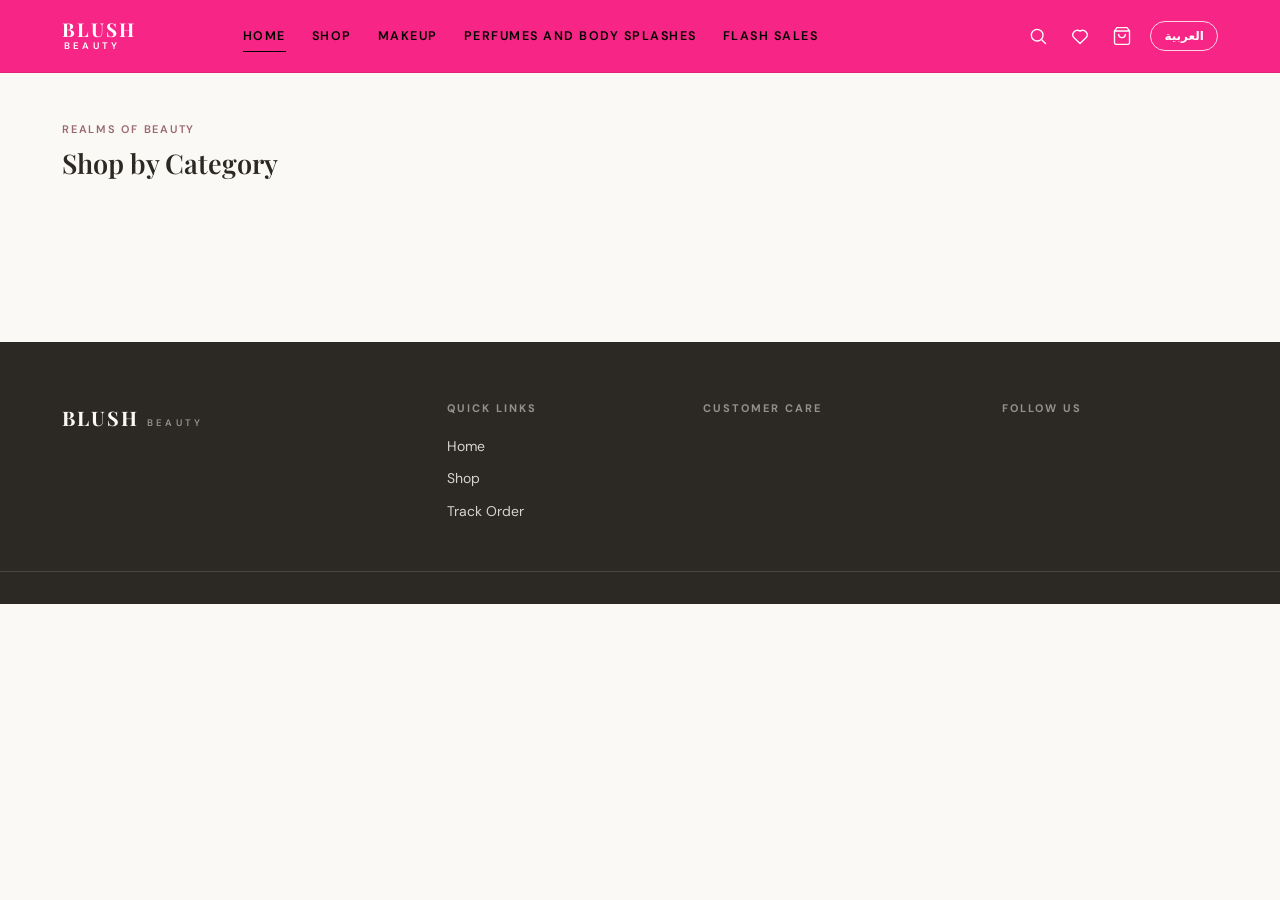
==== commit 46fc74a6: "Add files via upload" ====
--- a/index.html
+++ b/index.html
@@ -20,7 +20,7 @@
       <div class="container">
         <div class="section-head">
           <div>
-            <p class="overline" data-i18n="home_categories_sub"></p>
+            <p class="overline" id="home-categories-sub" data-i18n="home_categories_sub"></p>
             <h1 class="display-2" data-i18n="home_categories_title"></h1>
           </div>
         </div>
--- a/styles.css
+++ b/styles.css
@@ -300,14 +300,27 @@
   display: flex; align-items: center; gap: 8px;
   font-size: 12.5px; color: var(--ink-2); padding: 8px 0;
 }
+/* Navbar (Run 14): background changed to the EXACT brand pink #F72585
+   on request. Contrast on this vivid pink (relative luminance ≈ 0.228):
+   - pure #FFFFFF on it = 3.78:1 → WCAG AA pass for LARGE text and
+     graphical objects (the 19px/700 wordmark and the 22px icon buttons);
+   - pure #000000 on it = 5.56:1 → WCAG AA pass for the small (13.5px)
+     desktop nav links, so links switch from the old dark-ink tone to
+     solid black (hover feedback becomes an underline instead of a color
+     step, since both states are black);
+   - the old #FBF9F6 whites step up to pure #FFFFFF for the extra margin;
+   - the active-link underline becomes black (var(--pink-deep) was
+     invisible on a pink bar).
+   Every rule stays scoped to .site-header, so no other pink element on
+   the site is affected. The mobile drawer keeps its own deliberate
+   light pink (#FDAFC9) — it is the slide-in menu PANEL, not the navbar
+   bar, and was already designed distinct from the bar. */
 .site-header {
   position: sticky;
   top: 0;
   z-index: 60;
-  background: rgba(251, 249, 246, .96);
-  backdrop-filter: blur(8px);
-  -webkit-backdrop-filter: blur(8px);
-  border-bottom: 1px solid var(--line);
+  background: #F72585;
+  border-bottom: 1px solid rgba(0, 0, 0, .08);
 }
 .header-grid {
   display: flex;
@@ -338,10 +351,67 @@
   letter-spacing: .1em;
   text-transform: uppercase;
 }
-/* Header brand wordmark in hot pink (text only; header background,
-   fonts and the footer/admin wordmarks are unchanged). Covers the
-   mobile drawer brand too, which lives inside the header element. */
-.site-header .brand-main { color: var(--pink-hot); }
+/* Header brand wordmark (round 8): the EXACT pre-Run-7 typography is
+   restored by simply re-scoping the color — the base rules (.brand-main
+   19px / weight 700 / letter-spacing .1em / uppercase, .brand-sub 9.5px
+   / weight 600 / letter-spacing .34em) provide the original Playfair
+   Display sizes untouched. The wordmark is painted with the site's own
+   main background color #FBF9F6 (:root --bg), per the round 8 request;
+   navbar background stays the brand pink bar (Run 14: exact #F72585) and
+   no other header element changes color. Footer/admin wordmarks unchanged. */
+/* Round 8 addendum: the header wordmark becomes the same deliberately
+   designed two-line logo as the drawer — ONE vertically stacked
+   container with text-align: left, so the left edge of "Blush" and the
+   left edge of "Beauty" align exactly (no independent centering, no
+   baseline/side-by-side row). Sizes stay the recovered originals
+   (19px / 9.5px, Playfair via --font-display); colors unchanged. */
+.site-header .brand {
+  display: block;
+  text-align: left;
+  line-height: 1;
+}
+/* Run 14: wordmark + icons step to pure #FFFFFF for maximum contrast on
+   #F72585 (3.78:1 — AA for the large wordmark and for icon graphics).
+   Same exclusions as before: the burger (.nav-open) keeps ink on the
+   light surfaces it opens over, and .search-close sits on the light
+   search panel, not on the pink bar. */
+.site-header .brand-main { color: #FFFFFF; display: block; }
+/* Round 8 micro-adjustment: "Beauty" nudged 2px right of "Blush" — a
+   physical margin-left (not margin-inline-start) so the shift points
+   to the right in RTL too. Subtle: the word still reads as sitting
+   directly underneath "Blush". */
+.site-header .brand-sub { color: #FFFFFF; display: block; margin-top: 3px; margin-left: 2px; }
+/* Run 14: small (13.5px) desktop nav links go SOLID BLACK on #F72585 —
+   5.56:1, the only color that passes WCAG AA for small text on this
+   background (white manages only 3.78:1). Hover feedback is now an
+   underline (both states are black, so a color step would be invisible);
+   the active underline (::after) is black too — var(--pink-deep) was
+   indistinguishable from the new pink bar. */
+.site-header .main-nav a { color: #000000; }
+/* Run 15: the text-decoration underline here DUPLICATED the designed
+   ::after indicator (below), rendering a double underline under the
+   active item. Removed — exactly one underline remains, the ::after
+   bar, black for contrast on the pink header (unchanged). */
+.site-header .main-nav a:hover,
+.site-header .main-nav a.active { color: #000000; }
+.site-header .main-nav a.active::after { background: #000000; }
+/* Round 8 addendum: the search, wishlist, cart and language controls
+   now match the wordmark EXACTLY (#FBF9F6). The SVGs in icon() are
+   built with stroke="currentColor" (and fill="currentColor" only for
+   the filled heart), so they inherit the button color — verified in
+   the browser, not assumed. Exclusions: the menu burger (.nav-open)
+   is not one of the four requested controls and keeps ink; the search
+   overlay's close button (.search-close) sits on the light --surface
+   panel, not on the pink bar. Hover/active step up to pure white for
+   a subtle, brand-consistent state change. Count badges keep their
+   own colors (rule below). */
+.site-header .icon-btn:not(.nav-open):not(.search-close) { color: #FFFFFF; }
+.site-header .icon-btn:not(.nav-open):not(.search-close):hover,
+.site-header .icon-btn:not(.nav-open):not(.search-close):active { color: #FFFFFF; text-shadow: 0 0 1px rgba(255,255,255,.65); }
+.site-header .lang-btn { border-color: rgba(255, 255, 255, .8); color: #FFFFFF; }
+.site-header .lang-btn:hover { border-color: #FFFFFF; color: #FFFFFF; }
+/* Count badges keep deep-pink on white — clearly visible on the bar. */
+.site-header .count-pill { background: #FFFFFF; color: var(--pink-deep); }
 .brand-sub {
   font-size: 9.5px;
   font-weight: 600;
@@ -460,8 +530,10 @@
   width: min(85vw, 360px);
   /* Explicitly opaque, literal color: the drawer background must never
      become translucent through a variable change, a stale cached
-     stylesheet or a glass effect. Do not replace with rgba/backdrop-filter. */
-  background: #FBF9F6;
+     stylesheet or a glass effect. Do not replace with rgba/backdrop-filter.
+     (Round 8: soft pink #FDAFC9 — deliberately distinct from the
+     navbar bar, which is #F72585 since Run 14.) */
+  background: #FDAFC9;
   z-index: 71;
   display: flex;
   flex-direction: column;
@@ -475,18 +547,43 @@
 @media (prefers-reduced-motion: reduce) {
   .mobile-drawer, .drawer-backdrop { transition: none; }
 }
+/* Drawer brand (round 8 addendum): identical two-line LEFT-aligned
+   wordmark as the header — one stacked container, text-align: left,
+   left edges of "Blush" and "Beauty" exactly aligned; original
+   proportions (19px Playfair / 9.5px) untouched. The centering rules
+   and the letter-spacing text-indent compensation are gone: they only
+   existed for the centered variant and would break left alignment. */
+.mobile-drawer .brand {
+  display: block;
+  text-align: left;
+  line-height: 1;
+}
+.mobile-drawer .brand-main { display: block; }
+/* Same 2px right nudge as the header (round 8 micro-adjustment) — both
+   wordmarks stay visually identical. */
+.mobile-drawer .brand-sub { display: block; margin-top: 3px; margin-left: 2px; letter-spacing: .34em; }
 /* Drawer brand sits outside .site-header now — color it explicitly
    (same wordmark treatment as the header brand). */
-.mobile-drawer .brand-main { color: var(--pink-hot); }
+/* Mobile drawer (round 8 addendum): the soft pink #FDAFC9 background
+   stays; every drawer text element and control now uses a warm
+   off-white ivory #FFF7EF — navigation labels, the brand wordmark, the
+   language switch and icons all share it (hover steps up to pure
+   white). The active item sits on a deeper rose wash so the highlighted
+   state still reads clearly without touching the drawer background. */
+.mobile-drawer .brand-main { color: #FFF7EF; }
+.mobile-drawer .brand-sub { color: rgba(255, 247, 239, .85); }
+.mobile-drawer .lang-btn { border-color: rgba(251, 249, 246, .75); color: #FBF9F6; }
+.mobile-drawer .lang-btn:hover { border-color: #FBF9F6; color: #FFFFFF; }
 .drawer-head {
   display: flex;
   align-items: center;
   gap: 8px;
   padding: 18px 20px;
-  border-bottom: 1px solid var(--line);
-  background: var(--blush-wash);
-}
-.drawer-head .icon-btn { margin-inline-start: auto; }
+  border-bottom: 1px solid rgba(255, 247, 239, .28);
+  background: transparent;
+}
+.drawer-head .icon-btn { margin-inline-start: auto; color: #FFF7EF; }
+.drawer-head .icon-btn:hover { color: #FFFFFF; }
 .drawer-links { padding: 10px 8px; display: flex; flex-direction: column; }
 .drawer-links a {
   padding: 14px 16px;
@@ -494,19 +591,19 @@
   font-weight: 600;
   letter-spacing: .08em;
   text-transform: uppercase;
-  color: var(--ink);
-  border-bottom: 1px solid var(--line);
+  color: #FFF7EF;
+  border-bottom: 1px solid rgba(255, 247, 239, .25);
   transition: color .15s ease, background-color .15s ease;
 }
-.drawer-links a:hover { color: var(--pink-deep); }
-/* Active item: clearly distinguishable inside the drawer too. */
+.drawer-links a:hover { color: #FFFFFF; }
+/* Active item: deeper rose wash keeps the ivory label readable. */
 .drawer-links a.active {
-  color: var(--pink-deep);
-  background: var(--pink-wash);
-  box-shadow: inset 3px 0 0 var(--pink-hot);
-}
-[dir="rtl"] .drawer-links a.active { box-shadow: inset -3px 0 0 var(--pink-hot); }
-.drawer-foot { margin-top: auto; padding: 18px 20px; border-top: 1px solid var(--line); }
+  color: #FFF7EF;
+  background: rgba(176, 125, 133, .45);
+  box-shadow: inset 3px 0 0 #FFF7EF;
+}
+[dir="rtl"] .drawer-links a.active { box-shadow: inset -3px 0 0 #FFF7EF; }
+.drawer-foot { margin-top: auto; padding: 18px 20px; border-top: 1px solid rgba(255, 247, 239, .25); color: #FFF7EF; }
 
 /* Inline state notes (homepage rows) and grid error box (shop page):
    sections stay visible with an explanation instead of collapsing. */
@@ -518,6 +615,25 @@
   width: 100%;
 }
 .row-note-error { color: var(--danger); }
+/* Demo/production separation notes (cart + checkout): preview items
+   stay visible but are clearly marked and never orderable live. */
+.cart-row-demo,
+.co-demo-note {
+  display: flex;
+  align-items: center;
+  gap: 5px;
+  color: var(--danger);
+  font-size: 12px;
+  margin-top: 4px;
+}
+.co-demo-note {
+  border: 1px solid var(--danger);
+  background: var(--pink-wash);
+  padding: 10px 12px;
+  border-radius: var(--radius);
+  margin: 10px 0 0;
+  font-weight: 600;
+}
 .grid-error {
   grid-column: 1 / -1;
   text-align: center;
@@ -571,7 +687,12 @@
 }
 .product-card:hover .card-media { border-color: var(--pink); box-shadow: var(--shadow-1); }
 .card-link { display: block; width: 100%; height: 100%; }
-.card-media img { width: 100%; height: 100%; object-fit: cover; transition: transform .4s ease; }
+/* Main card image: object-fit contain with NO inner padding — the
+   photograph fills the image area completely (no empty margin between
+   image and card border) while contain still guarantees the whole
+   product, edges included, stays visible; never cropped or stretched.
+   Banners and category cards are unaffected. */
+.card-media img { width: 100%; height: 100%; object-fit: contain; object-position: center; padding: 0; transition: transform .4s ease; }
 .product-card:hover .card-media img { transform: scale(1.04); }
 .card-badges {
   position: absolute;
@@ -741,7 +862,11 @@
 }
 
 /* ---------------- Flash sale countdown ---------------- */
-.flash-head { display: flex; flex-direction: column; gap: 12px; }
+/* Flash Sales section head: keep the .section-head ROW layout so the
+   heading starts at exactly the same horizontal position as Featured
+   and Bestsellers (the old flex-direction: column override pushed the
+   heading to the cross-axis end — right in LTR, left in RTL). */
+.flash-head { gap: 12px; }
 .countdown {
   display: inline-flex;
   align-items: center;
@@ -791,6 +916,14 @@
   max-width: 560px;
 }
 .banner-content .display-2 { margin-block: 8px 10px; }
+/* Mobile-only CTA nudge (round 8 addendum): "Shop now" sits ~10px lower
+   on small screens — still comfortably inside the card (the card is
+   min-height based, so it grows with the content instead of clipping)
+   and well clear of the headline above it. Desktop keeps .mt-2 (16px)
+   untouched; horizontal alignment and size unchanged. */
+@media (max-width: 640px) {
+  .banner-content .btn.mt-2 { margin-top: 26px; }
+}
 .banner-card .ph { position: absolute; inset: 0; }
 .banner-stack { display: grid; gap: 18px; }
 @media (min-width: 900px) {
@@ -876,6 +1009,20 @@
 .filter-sheet-foot { position: sticky; bottom: -26px; margin: 18px -20px -26px; padding: 14px 20px; background: var(--bg); border-top: 1px solid var(--line); }
 
 .load-more-wrap { display: flex; justify-content: center; margin-top: 34px; }
+/* Pink Load More (round 6): brand hot pink with white text; explicit
+   hover, active and disabled states; same dimensions as before. */
+.btn-loadmore {
+  background: var(--pink-hot);
+  border-color: var(--pink-hot);
+  color: #FFFFFF;
+}
+.btn-loadmore:hover:not(:disabled) {
+  background: var(--pink-deep);
+  border-color: var(--pink-deep);
+  color: #FFFFFF;
+}
+.btn-loadmore:active:not(:disabled) { transform: translateY(1px); }
+.btn-loadmore:disabled { opacity: .55; cursor: not-allowed; }
 
 /* ---------------- Product details ---------------- */
 .pdp-layout { display: grid; gap: 26px; }
@@ -890,21 +1037,94 @@
   overflow: hidden;
   background: var(--surface-2);
 }
-.pdp-main-img img, .pdp-main-img .ph { width: 100%; height: 100%; object-fit: cover; }
-.pdp-thumbs { display: flex; gap: 10px; overflow-x: auto; scrollbar-width: none; }
+.pdp-main-img img, .pdp-main-img .ph { width: 100%; height: 100%; }
+/* Main PDP image: contain with subtle padding so the full photograph
+   fits comfortably inside its frame with even whitespace; proportions
+   preserved, no cropping or clipping. */
+.pdp-main-img img { object-fit: contain; padding: 4%; }
+.pdp-main-img .ph { object-fit: cover; }
+.pdp-thumbs { display: flex; gap: 8px; overflow-x: auto; scrollbar-width: none; margin-top: 10px; }
 .pdp-thumbs::-webkit-scrollbar { display: none; }
+/* Gallery thumbnails: slightly smaller than before, with a thin
+   beauty-e-commerce frame — champagne when idle, hot pink for the
+   selected image, smooth transition between the two. */
 .pdp-thumb {
-  width: 64px; height: 80px;
-  border: 1px solid var(--line);
+  width: 52px; height: 66px;
+  border: 1px solid var(--champagne);
   border-radius: var(--radius);
   overflow: hidden;
   padding: 0;
   background: var(--surface-2);
   flex-shrink: 0;
-  opacity: .75;
-}
-.pdp-thumb.active { border-color: var(--ink); opacity: 1; }
+  opacity: .85;
+  transition: border-color .18s ease, opacity .18s ease, box-shadow .18s ease;
+}
+.pdp-thumb:hover { opacity: 1; }
+.pdp-thumb.active {
+  border-color: var(--pink-hot);
+  box-shadow: 0 0 0 1px var(--pink-hot);
+  opacity: 1;
+}
 .pdp-thumb img, .pdp-thumb .ph { width: 100%; height: 100%; object-fit: cover; }
+.pdp-thumb:focus-visible { outline: 2px solid var(--pink-hot); outline-offset: 2px; }
+
+/* Product-card shade quick-picks: compact numbered chips that deep-link
+   to the PDP with that shade preselected. Dimmed when the shade is out
+   of stock. Uses the existing card palette; no emoji, no new colors. */
+.card-shades {
+  display: flex;
+  flex-wrap: wrap;
+  gap: 6px;
+  margin-top: 8px;
+}
+.shade-chip {
+  /* Two stacked lines when individual shade prices show: the shade
+     number on top, its price underneath, both centered (the old row
+     layout read as "01 EGP 450" side by side). Chips without a price
+     keep the old compact single-line pill via min-height. */
+  display: inline-flex;
+  flex-direction: column;
+  align-items: center;
+  justify-content: center;
+  min-width: 26px;
+  height: auto;
+  min-height: 22px;
+  padding: 3px 8px;
+  border: 1px solid var(--champagne);
+  border-radius: 999px;
+  background: var(--surface);
+  color: var(--ink-2);
+  font-size: 11px;
+  font-weight: 700;
+  text-decoration: none;
+  transition: border-color .15s ease, color .15s ease, background .15s ease;
+}
+.shade-chip:hover { border-color: var(--pink-hot); color: var(--pink-hot); }
+.shade-chip.is-out { opacity: .45; text-decoration: line-through; }
+/* Card chip with individual shade price (only when prices differ):
+   second line, centered under the number. */
+.shade-chip .shade-chip-price {
+  font-size: 9.5px;
+  font-weight: 700;
+  color: var(--pink-deep);
+  line-height: 1.15;
+  white-space: nowrap;
+}
+.shade-chip .num { line-height: 1.15; }
+.shade-chip.is-out .shade-chip-price { color: var(--ink-3); }
+/* "From" prefix on card prices when shade prices differ */
+.price-from {
+  font-size: 11px;
+  font-weight: 600;
+  color: var(--ink-2);
+  margin-inline-end: 4px;
+}
+/* PDP note next to a shade-specific price */
+.pdp-shade-price-note {
+  font-size: 11px;
+  color: var(--ink-2);
+  align-self: center;
+}
 
 /* ---------------- Shade selection ---------------- */
 .shades-block { padding-top: 2px; }
@@ -1398,10 +1618,12 @@
 /* ---------------- Promotional ribbon (homepage) ----------------
    Full-width marquee directly under the "Shop by Category" section.
    The track holds two identical text groups and translates from
-   -50% to 0 on an infinite linear loop, so the motion reads as one
-   continuous left-to-right stream with no gaps or jumps. The
-   duplicate group is aria-hidden in the markup. Background color
-   and text come from site settings (default #F72585 / white). */
+   0 to -50% on an infinite linear loop, so the motion reads as one
+   continuous RIGHT-TO-LEFT stream with no gaps or jumps — the
+   direction is physical (translateX), so it stays right-to-left on
+   Arabic/RTL pages too. The duplicate group is aria-hidden in the
+   markup. Background color and text come from site settings
+   (default #F72585 / white). */
 .promo-ribbon {
   overflow: hidden;
   width: 100%;
@@ -1415,7 +1637,8 @@
 .promo-ribbon-track {
   display: flex;
   width: max-content;
-  animation: ribbon-marquee 26s linear infinite;
+  /* Slower than before (was 26s): a calmer, smoother drift. */
+  animation: ribbon-marquee 40s linear infinite;
   will-change: transform;
 }
 .ribbon-group {
@@ -1424,18 +1647,21 @@
   white-space: nowrap;
 }
 .ribbon-item {
-  padding: 13px 1.6rem;
-  font-size: 13.5px;
+  padding: 8px 1.6rem;
+  font-size: 13px;
   font-weight: 700;
   letter-spacing: .08em;
-  line-height: 1.3;
+  line-height: 1.25;
   /* Each item resolves its own base direction from its content, so
      Arabic ribbon text keeps the correct punctuation order. */
   unicode-bidi: plaintext;
 }
 @keyframes ribbon-marquee {
-  from { transform: translateX(-50%); }
-  to { transform: translateX(0); }
+  /* Right-to-left drift, always: 0 -> -50% moves the track leftward
+     in BOTH LTR and RTL (transform is physical, not direction-aware),
+     and exactly one group width per loop keeps the marquee seamless. */
+  from { transform: translateX(0); }
+  to { transform: translateX(-50%); }
 }
 @media (prefers-reduced-motion: reduce) {
   .promo-ribbon-track { animation: none; }
@@ -1454,7 +1680,13 @@
 .shade-btn {
   position: relative;
   min-width: 64px;
-  padding: 10px 14px 12px;
+  /* Height grows with content (number + name + price + low-stock
+     line); min-height keeps one-line shades at the old compact look.
+     The legacy fixed height (42px) above clipped the low-stock
+     message below the button border. */
+  height: auto;
+  min-height: 42px;
+  padding: 9px 14px 10px;
   border: 1px solid var(--line-strong);
   border-radius: var(--radius-lg);
   background: var(--surface);
@@ -1462,10 +1694,11 @@
   display: inline-flex;
   flex-direction: column;
   align-items: center;
-  gap: 2px;
+  justify-content: center;
+  gap: 3px;
   transition: border-color .15s ease, background .15s ease, box-shadow .15s ease;
 }
-.shade-btn-num { font-size: 15px; font-weight: 700; color: var(--ink); }
+.shade-btn-num { font-size: 15px; font-weight: 700; color: var(--ink); line-height: 1.2; }
 .shade-btn-name {
   font-size: 10.5px;
   color: var(--ink-3);
@@ -1473,6 +1706,7 @@
   overflow: hidden;
   text-overflow: ellipsis;
   white-space: nowrap;
+  line-height: 1.2;
 }
 .shade-btn:hover { border-color: var(--pink); background: var(--pink-wash); }
 .shade-btn.active {
@@ -1490,6 +1724,28 @@
   color: var(--danger);
   text-transform: uppercase;
   letter-spacing: .08em;
+}
+/* Individual shade pricing: price under the shade number inside the
+   button (shown only when shades' selling prices differ). */
+.shade-btn-price {
+  font-size: 11px;
+  font-weight: 700;
+  color: var(--pink-deep);
+  line-height: 1.2;
+  white-space: nowrap;
+}
+.shade-btn.active .shade-btn-price { color: var(--pink-deep); }
+/* Per-shade low-stock alert: remaining quantity shown on the button
+   only when the shade reaches its own threshold. One line, kept fully
+   inside the button (the button grows: height auto + min-height). */
+.shade-btn-low {
+  font-size: 9px;
+  font-weight: 700;
+  color: var(--muted-rose, #B07D85);
+  text-transform: uppercase;
+  letter-spacing: .06em;
+  line-height: 1.2;
+  white-space: nowrap;
 }
 .shade-selected { margin-top: 10px; font-size: 13px; color: var(--ink-2); }
 .shade-selected .num { color: var(--pink-deep); font-weight: 600; }
@@ -1532,3 +1788,361 @@
 @media (min-width: 720px) { .adm-form-grid.g4 { grid-template-columns: repeat(4, 1fr); } }
 .shade-stock-list { display: flex; flex-wrap: wrap; gap: 4px; margin-top: 6px; }
 .shade-stock-list .pill { font-size: 10.5px; }
+
+/* ---------------- Mandatory InstaPay deposit (checkout) ----------------
+   Pink-tinted block: instructions, the exact payment link button and
+   the mandatory screenshot uploader with live preview. */
+.co-deposit-instructions {
+  font-size: 13.5px;
+  line-height: 1.6;
+  color: var(--ink-2);
+  background: var(--pink-wash);
+  border: 1px solid var(--champagne);
+  border-radius: var(--radius);
+  padding: 12px 14px;
+  margin-bottom: 12px;
+}
+#deposit-block h2 { color: var(--pink-deep); }
+.co-deposit-amounts {
+  font-size: 12.5px;
+  font-weight: 600;
+  color: var(--pink-deep);
+  margin-top: 8px;
+}
+.summary-rows .row.deposit b { color: var(--pink-hot); }
+.proof-upload { margin-top: 14px; }
+.proof-upload-title {
+  font-size: 11px;
+  font-weight: 700;
+  letter-spacing: .14em;
+  text-transform: uppercase;
+  color: var(--ink-2);
+  margin-bottom: 8px;
+}
+.proof-empty { display: flex; flex-direction: column; align-items: flex-start; gap: 6px; }
+.proof-preview { display: flex; align-items: center; gap: 12px; }
+.proof-preview img {
+  width: 92px;
+  height: 92px;
+  object-fit: cover;
+  border: 1px solid var(--line-strong);
+  border-radius: var(--radius);
+  max-width: 100%;
+}
+.proof-actions { display: flex; flex-direction: column; gap: 6px; }
+.proof-error {
+  margin-top: 8px;
+  font-size: 12.5px;
+  font-weight: 600;
+  color: var(--danger);
+}
+/* InstaPay remaining-balance note inside the payment block */
+#instapay-flow-note { color: var(--pink-deep); }
+
+/* ---------------- Payment status pills (tracking / admin) ---------------- */
+.pay-pill {
+  display: inline-block;
+  padding: 3px 10px;
+  border-radius: 999px;
+  font-size: 11.5px;
+  font-weight: 700;
+  letter-spacing: .02em;
+}
+.pay-pill-await { background: #FFF3CD; color: #8A6D1A; }
+.pay-pill-verified { background: #E4F5E9; color: #1E7A3C; }
+.pay-pill-rejected { background: #FDE8E8; color: #B3261E; }
+.pay-pill-partial { background: var(--pink-wash); color: var(--pink-deep); }
+.pay-pill-outstanding { background: var(--blush-wash, #F4EDE4); color: var(--ink-2); }
+.pay-pill-paid { background: #E4F5E9; color: #1E7A3C; }
+.track-events { margin-top: 12px; font-size: 12.5px; color: var(--ink-2); }
+.track-events li { margin-bottom: 6px; }
+@media (max-width: 640px) {
+  .proof-preview { flex-wrap: wrap; }
+}
+
+/* Admin order modal: deposit verification section */
+.od-payment {
+  border-top: 1px solid var(--line);
+  padding-top: 12px;
+}
+.proof-box {
+  min-height: 60px;
+  border: 1px dashed var(--line-strong);
+  border-radius: var(--radius);
+  padding: 10px;
+  display: flex;
+  align-items: center;
+  justify-content: center;
+  font-size: 12.5px;
+  color: var(--ink-2);
+}
+#od-events { padding-inline-start: 18px; }
+
+/* ============================================================
+   Run 12 — Entry Promotion Popup (admin-configured)
+   ============================================================ */
+.bb-popup-backdrop {
+  position: fixed;
+  inset: 0;
+  z-index: 260;
+  background: rgba(44, 40, 35, .45);
+  display: flex;
+  align-items: center;
+  justify-content: center;
+  padding: 18px;
+  opacity: 0;
+  transition: opacity .22s ease;
+}
+.bb-popup-backdrop.open { opacity: 1; }
+.bb-popup {
+  position: relative;
+  background: var(--surface);
+  border-radius: var(--radius-lg);
+  box-shadow: var(--shadow-2);
+  max-width: 480px;
+  width: 100%;
+  max-height: min(86vh, 640px);
+  overflow-y: auto;
+  transform: translateY(14px) scale(.985);
+  transition: transform .26s cubic-bezier(.2, .8, .25, 1);
+}
+.bb-popup-backdrop.open .bb-popup { transform: none; }
+/* Run 13: the popup responds to the uploaded image's real aspect ratio.
+   The image column width comes from --bb-pop-col (set by JS from the
+   measured natural ratio, clamped 150–400px); the image itself renders
+   with object-fit: contain at its natural proportions — never stretched,
+   never cropped — and large images are capped to the viewport. */
+.bb-popup.has-image {
+  max-width: min(92vw, 760px);
+  display: grid;
+  grid-template-columns: var(--bb-pop-col, 44%) minmax(0, 1fr);
+  overflow: hidden;
+}
+.bb-popup.has-image .bb-popup-body { max-height: min(86vh, 640px); overflow-y: auto; }
+.bb-popup-media { position: relative; display: flex; align-items: center; justify-content: center; background: var(--surface-2); }
+.bb-popup-media img {
+  display: block;
+  width: 100%;
+  height: auto;
+  max-height: min(56vh, 440px);
+  object-fit: contain;
+}
+/* Image-only campaign: the card hugs the image, capped to the viewport. */
+.bb-popup.is-image-only { width: auto; max-width: min(92vw, 640px); }
+.bb-popup.is-image-only .bb-popup-media img { max-height: min(70vh, 560px); margin: 0 auto; }
+.bb-popup-body { padding: 26px 24px; text-align: center; }
+.bb-popup-desc { color: var(--ink-2); font-size: 14px; margin-top: 10px; }
+.bb-popup-discount {
+  margin-top: 12px;
+  padding: 10px 12px;
+  background: var(--pink-wash);
+  color: var(--pink-deep);
+  font-weight: 600;
+  font-size: 14px;
+}
+.bb-popup-cta { margin-top: 16px; width: 100%; }
+.bb-popup-x {
+  position: absolute;
+  top: 10px;
+  inset-inline-end: 10px;
+  z-index: 2;
+  background: var(--surface);
+  border: 1px solid var(--line);
+}
+@media (max-width: 640px) {
+  .bb-popup.has-image { grid-template-columns: 1fr; }
+  .bb-popup-media img { max-height: 40vh; }
+  .bb-popup.is-image-only .bb-popup-media img { max-height: 48vh; }
+  .bb-popup-body { padding: 20px 18px; }
+}
+
+/* ============================================================
+   Run 12 — Wheel of Fortune (storefront; server-decided result)
+   ============================================================ */
+.bb-wheel-fab {
+  position: fixed;
+  bottom: 18px;
+  inset-inline-end: 18px;
+  z-index: 180;
+  display: inline-flex;
+  align-items: center;
+  gap: 8px;
+  background: var(--pink-hot);
+  color: #fff;
+  border: 0;
+  border-radius: 999px;
+  padding: 12px 18px;
+  font-family: var(--font-body);
+  font-size: 13.5px;
+  font-weight: 600;
+  letter-spacing: .04em;
+  box-shadow: var(--shadow-2);
+  cursor: pointer;
+}
+.bb-wheel-fab:hover { background: var(--pink-deep); }
+.bb-wheel-backdrop {
+  position: fixed;
+  inset: 0;
+  z-index: 270;
+  background: rgba(44, 40, 35, .55);
+  display: flex;
+  align-items: center;
+  justify-content: center;
+  padding: 16px;
+  opacity: 0;
+  transition: opacity .22s ease;
+}
+.bb-wheel-backdrop.open { opacity: 1; }
+.bb-wheel {
+  position: relative;
+  background: var(--surface);
+  border-radius: var(--radius-lg);
+  box-shadow: var(--shadow-2);
+  width: 100%;
+  max-width: 460px;
+  max-height: 92vh;
+  overflow-y: auto;
+  padding: 26px 22px 20px;
+  text-align: center;
+  transform: translateY(14px) scale(.985);
+  transition: transform .26s cubic-bezier(.2, .8, .25, 1);
+}
+.bb-wheel-backdrop.open .bb-wheel { transform: none; }
+.bb-wheel-x { position: absolute; top: 10px; inset-inline-end: 10px; background: var(--surface); border: 1px solid var(--line); }
+.bb-wheel-desc { color: var(--ink-2); font-size: 13.5px; margin-top: 6px; }
+.bb-wheel-stage { position: relative; width: min(272px, 72vw); aspect-ratio: 1; margin: 18px auto 8px; }
+.bb-wheel-pointer {
+  position: absolute;
+  top: -14px;
+  left: 50%;
+  transform: translateX(-50%);
+  z-index: 3;
+  color: var(--pink-deep);
+  filter: drop-shadow(0 1px 1px rgba(44, 40, 35, .35));
+}
+.bb-wheel-disc {
+  width: 100%;
+  height: 100%;
+  border-radius: 50%;
+  border: 5px solid var(--surface);
+  box-shadow: var(--shadow-1), 0 0 0 1px var(--line-strong) inset;
+  position: relative;
+  overflow: hidden;
+  /* Run 13: moderately faster spin (7 rotations in 4.6s on the JS side)
+     with the same smooth cubic-bezier deceleration. */
+  transition: transform 4.6s cubic-bezier(.15, .85, .28, 1);
+}
+/* Run 13: radial dividing lines between segments (overlay above the
+   colors, below the labels; generated per segment count in JS). */
+.bb-wheel-lines {
+  position: absolute;
+  inset: 0;
+  border-radius: 50%;
+  pointer-events: none;
+}
+/* Run 15: hairline divider used ONLY between adjacent segments whose
+   colours are identical (emitted per-boundary in JS). A full-height
+   hairline rotated about the disc centre = one radial boundary. The
+   lines layer is empty whenever all adjacent colours differ, so the
+   coloured segments meet seamlessly with no white gaps. */
+.bb-wheel-line {
+  position: absolute;
+  left: calc(50% - 0.7px);
+  top: 0;
+  width: 1.4px;
+  height: 100%;
+  background: rgba(255, 255, 255, .85);
+  transform-origin: 50% 50%;
+}
+/* Run 13: labels are vertically positioned INSIDE their segment — the
+   text block sits along the label radius (padding-top is measured from
+   the rim) — and long prize names WRAP instead of being cut off with
+   ellipses. Font size classes scale with segment count and text length
+   (set in JS).
+   Run 14: the block moved SLIGHTLY UPWARD within every segment —
+   padding-top 20% → 15% of the disc width (≈55% → ≈63% of the radius),
+   still clear of the rim border and of neighbouring segments, and it
+   scales with the stage size on desktop and mobile alike. */
+.bb-wheel-label {
+  position: absolute;
+  inset: 0;
+  display: flex;
+  justify-content: center;
+  align-items: flex-start;
+  padding-top: 15%;
+  pointer-events: none;
+}
+.bb-wheel-label b {
+  display: block;
+  text-align: center;
+  white-space: normal;
+  overflow-wrap: break-word;
+  word-break: break-word;
+  line-height: 1.18;
+  font-family: var(--font-body);
+  font-size: 11px;
+  font-weight: 600;
+  color: #fff;
+  text-shadow: 0 1px 2px rgba(0, 0, 0, .45);
+}
+.bb-wheel-label b.lbl-10 { font-size: 10px; line-height: 1.14; }
+.bb-wheel-label b.lbl-9 { font-size: 9px; line-height: 1.12; }
+.bb-wheel-label b.lbl-sm { font-size: 9.5px; line-height: 1.14; }
+.bb-wheel-label b.lbl-xs { font-size: 8.5px; line-height: 1.12; }
+/* Run 13: banner for an unconsumed order-earned free spin. */
+.bb-wheel-free {
+  margin: 12px auto 0;
+  max-width: 340px;
+  padding: 10px 12px;
+  background: var(--pink-wash);
+  border: 1px solid var(--pink-deep);
+  border-radius: var(--radius-md, 10px);
+  display: flex;
+  flex-direction: column;
+  gap: 3px;
+}
+.bb-wheel-free b { color: var(--pink-deep); font-size: 13.5px; }
+.bb-wheel-free span { font-size: 12.5px; color: var(--ink-2); }
+.bb-wheel-stage-admin .bb-wheel-disc { transition: transform 4.6s cubic-bezier(.15, .85, .28, 1); }
+.bb-wheel-instr { margin-top: 10px; }
+.bb-wheel-actions { margin-top: 14px; }
+.bb-wheel-result { margin-top: 14px; text-align: center; }
+.bb-wheel-won { font-family: var(--font-display); font-size: 22px; color: var(--pink-deep); }
+.bb-wheel-prize { font-size: 15px; font-weight: 600; margin-top: 6px; }
+.bb-wheel-prize-label { font-size: 13px; color: var(--ink-2); margin-top: 2px; }
+.bb-wheel-coupon {
+  margin-top: 10px;
+  display: flex;
+  align-items: center;
+  justify-content: center;
+  gap: 8px;
+  flex-wrap: wrap;
+}
+.bb-wheel-coupon b {
+  font-family: var(--font-body);
+  letter-spacing: .08em;
+  background: var(--surface-2);
+  border: 1px dashed var(--line-strong);
+  padding: 6px 10px;
+  font-size: 15px;
+}
+.bb-wheel-anon-note { margin-top: 12px; }
+
+/* ============================================================
+   Run 12 — Checkout coupon box
+   ============================================================ */
+.coupon-box { margin-top: 14px; }
+.coupon-row { display: flex; gap: 8px; }
+.coupon-row .input { flex: 1; text-transform: uppercase; }
+.coupon-msg { margin-top: 8px; }
+.coupon-msg.coupon-ok { color: var(--green); }
+.coupon-msg.coupon-err { color: var(--red); }
+
+/* Reduced motion: no transforms, instant simple fades only */
+@media (prefers-reduced-motion: reduce) {
+  .bb-popup, .bb-wheel, .bb-wheel-backdrop, .bb-popup-backdrop {
+    transition: opacity .15s ease !important;
+    transform: none !important;
+  }
+  .bb-wheel-disc { transition: none !important; }
+}
